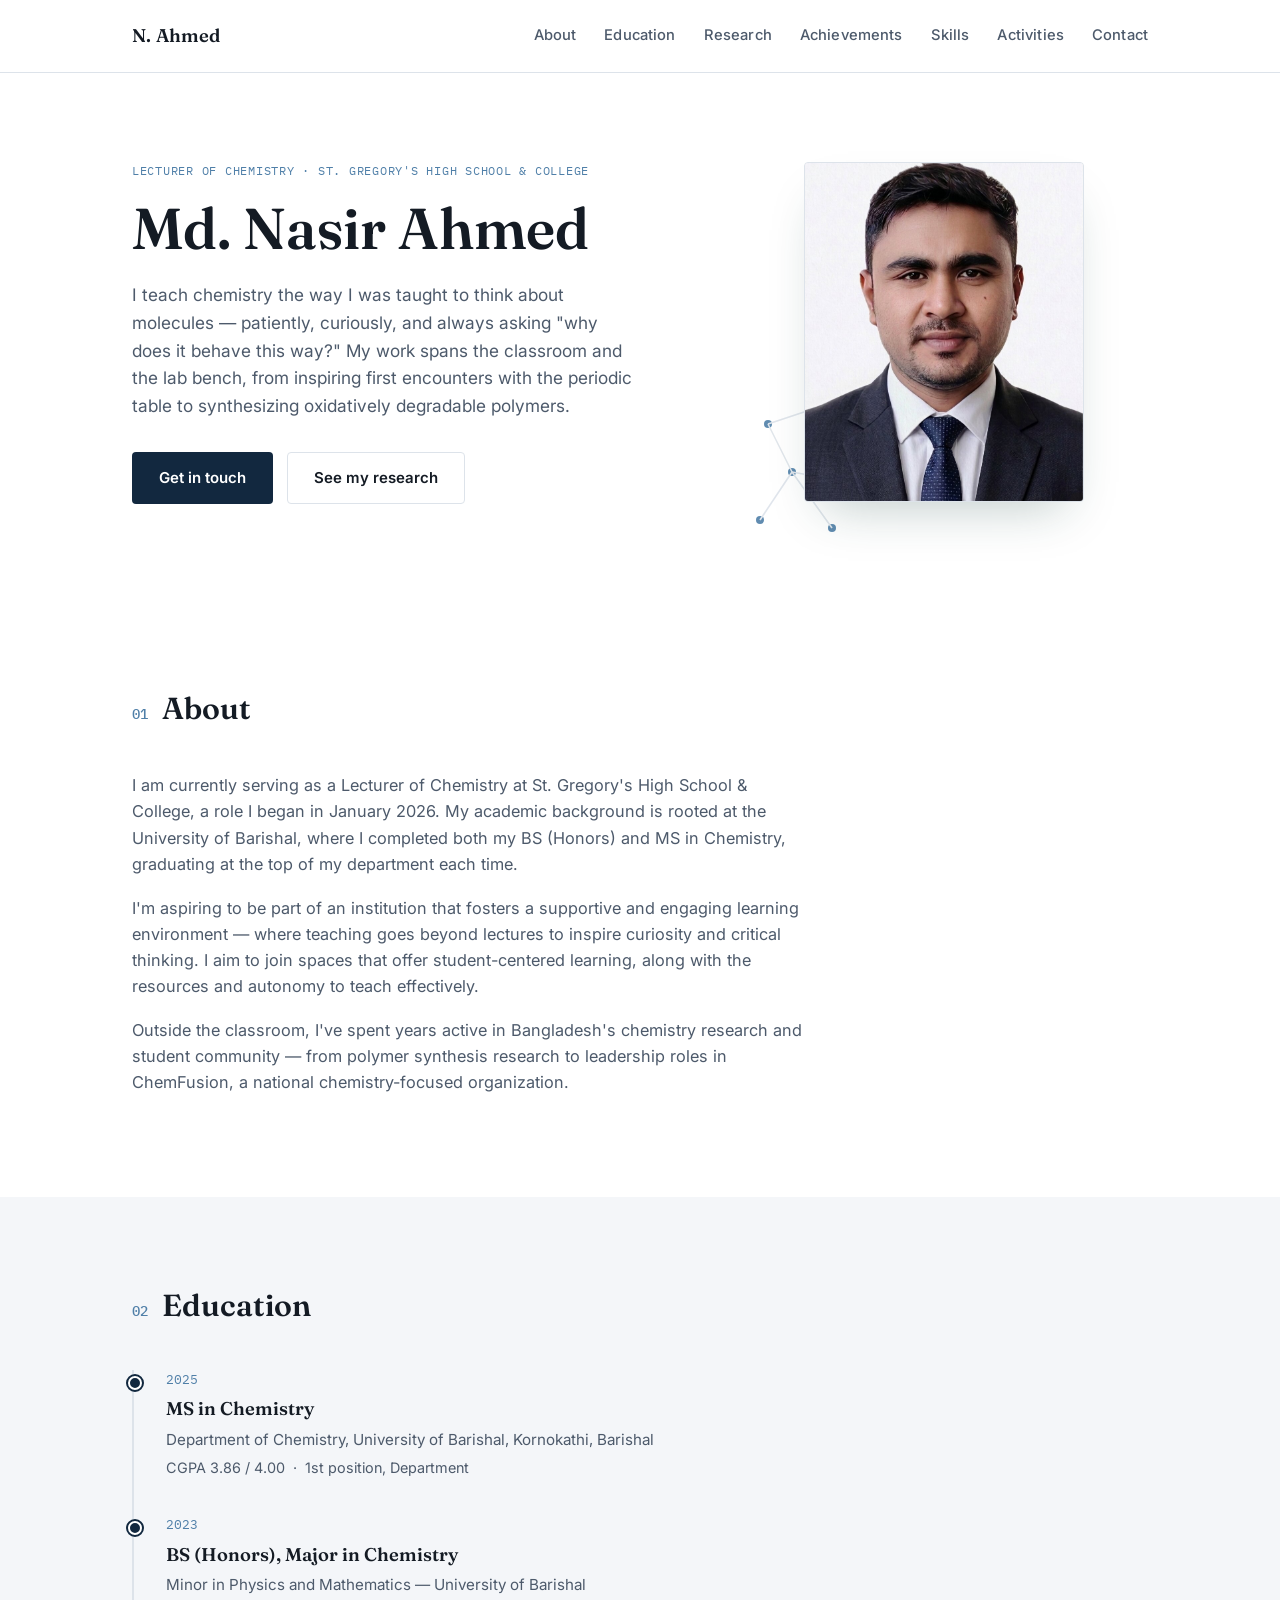
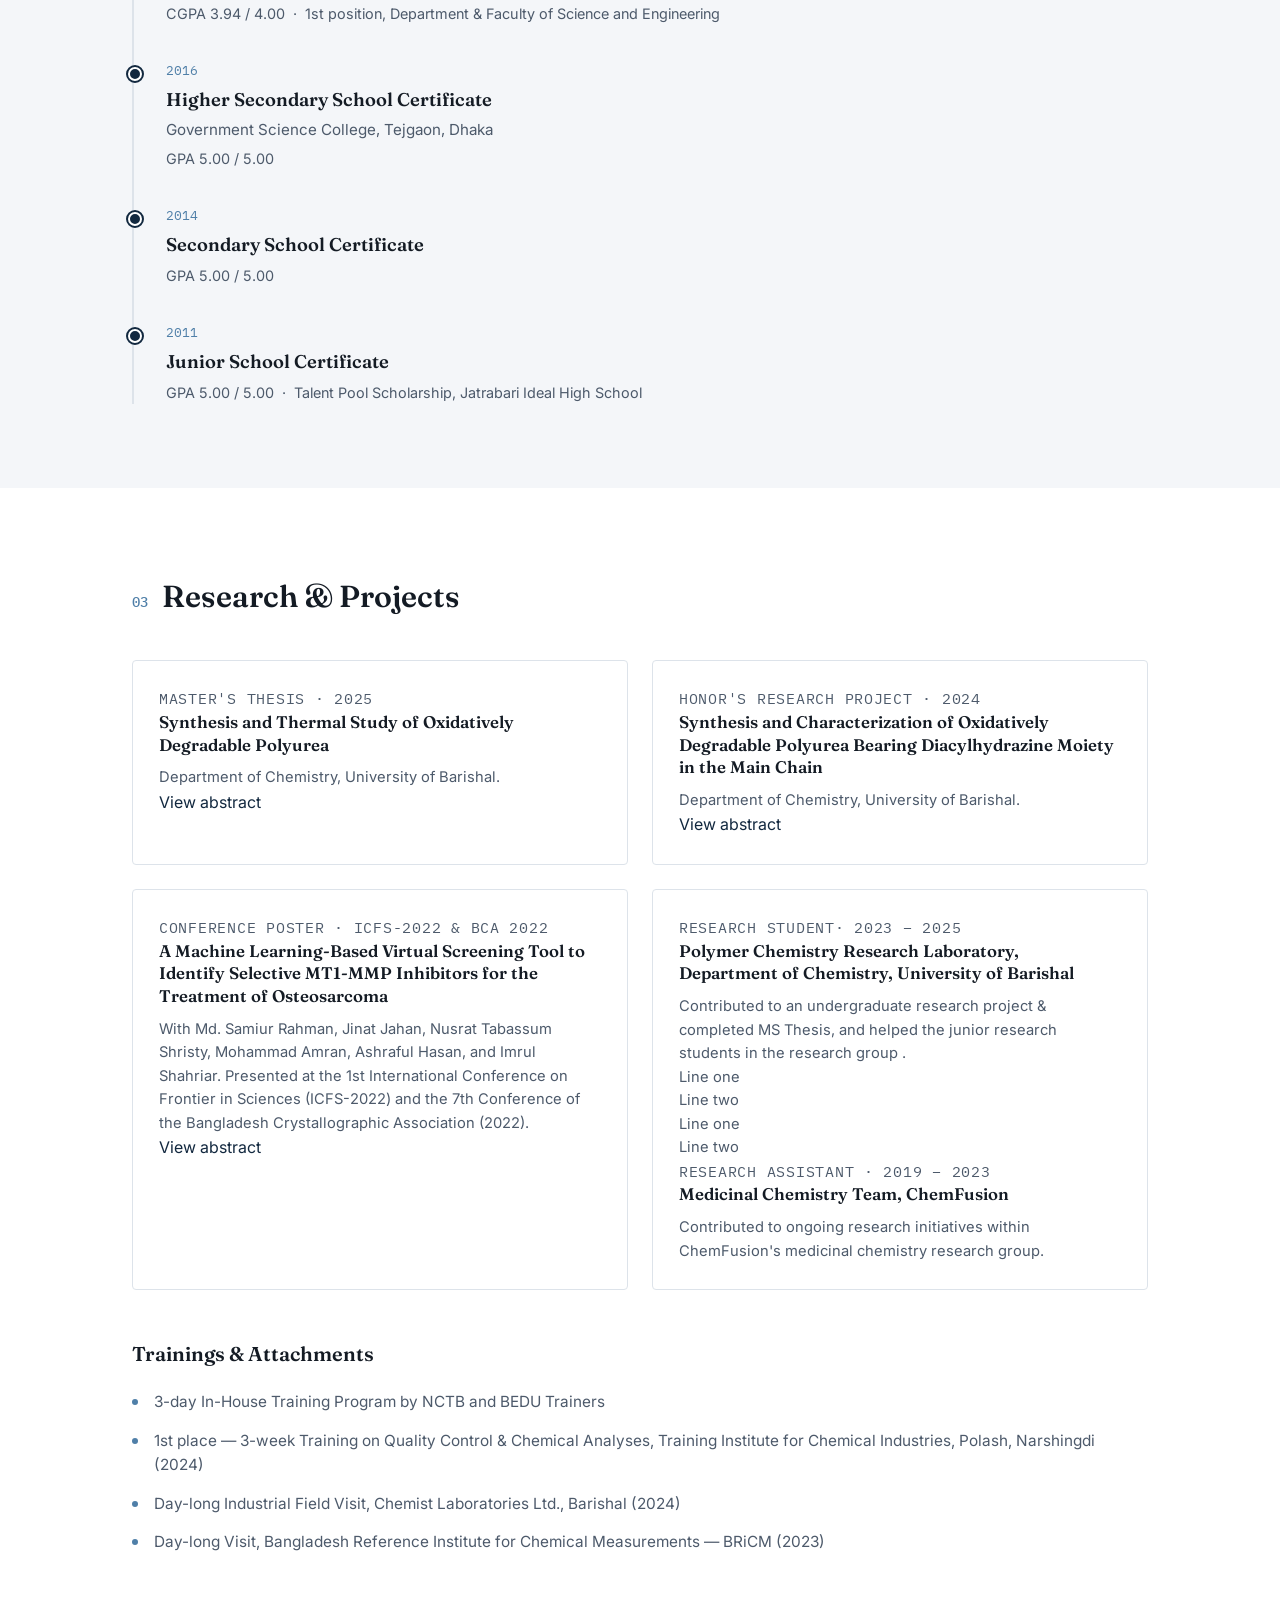
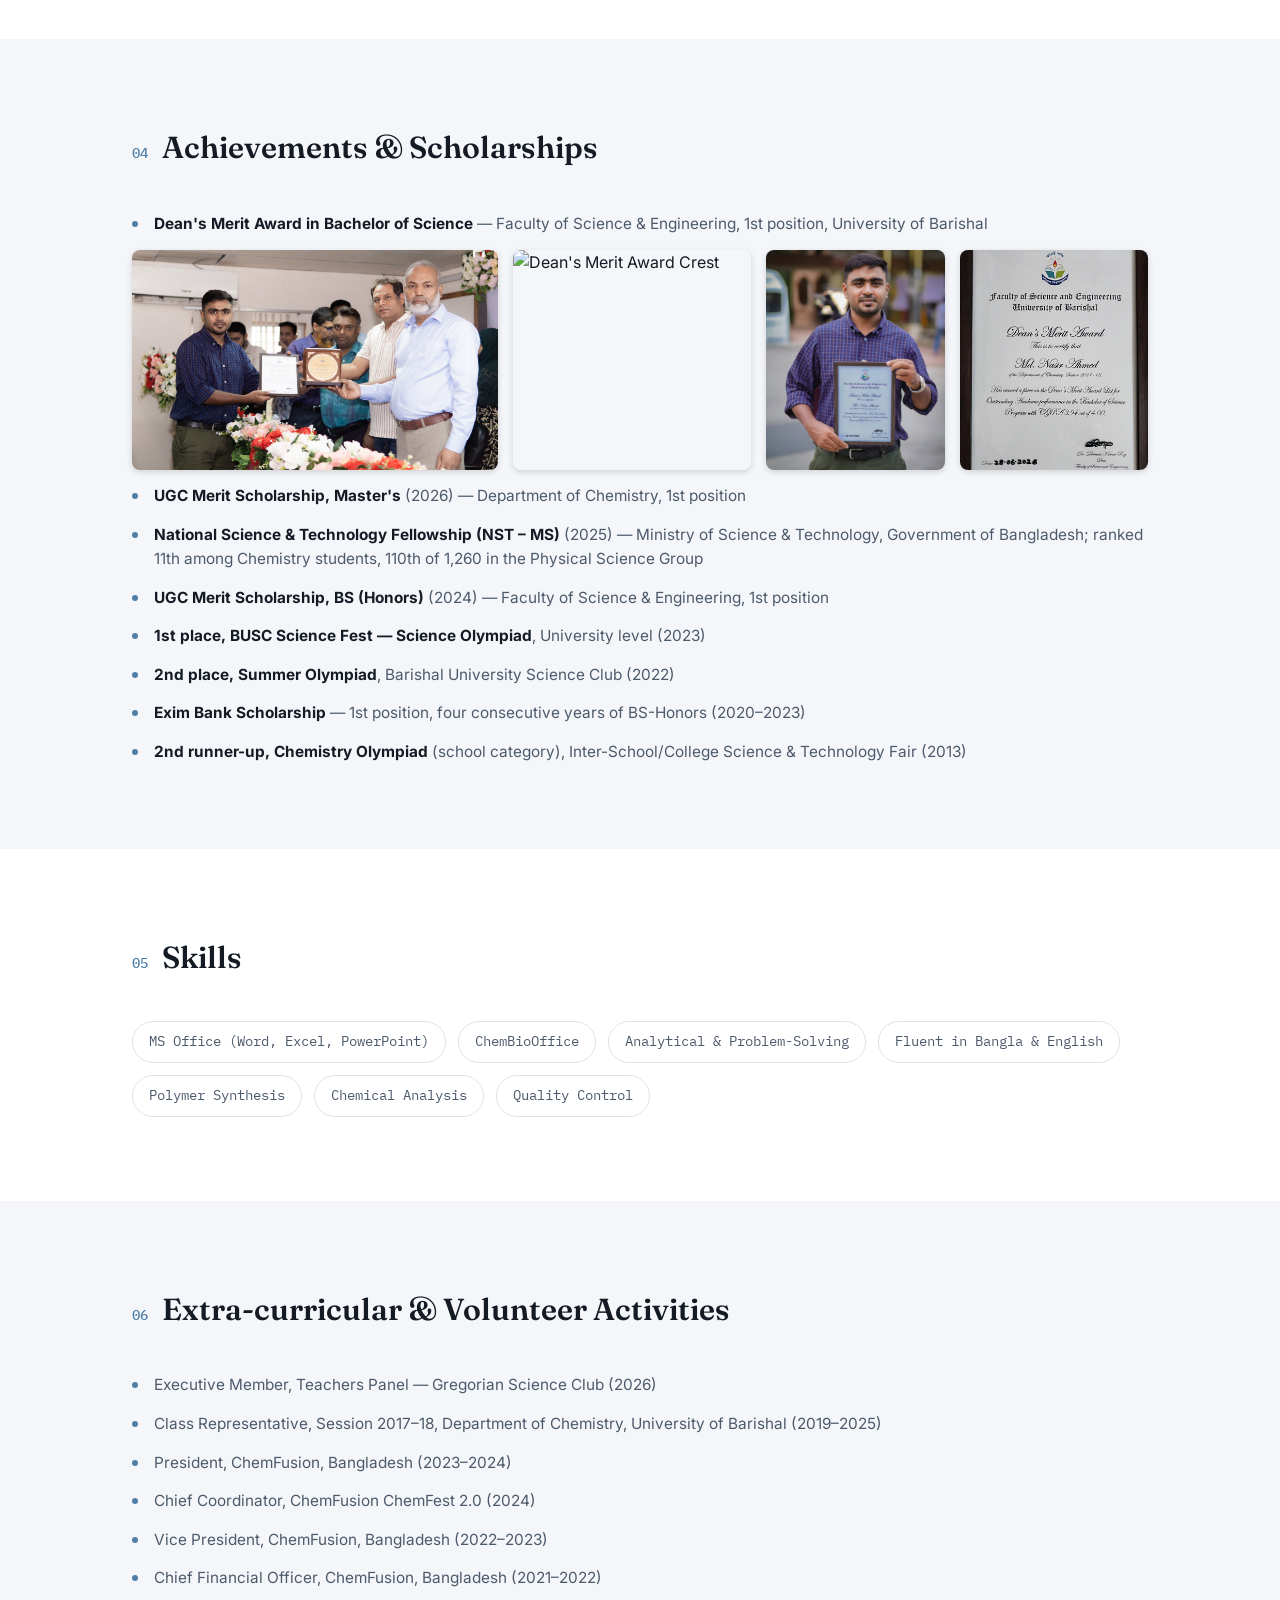
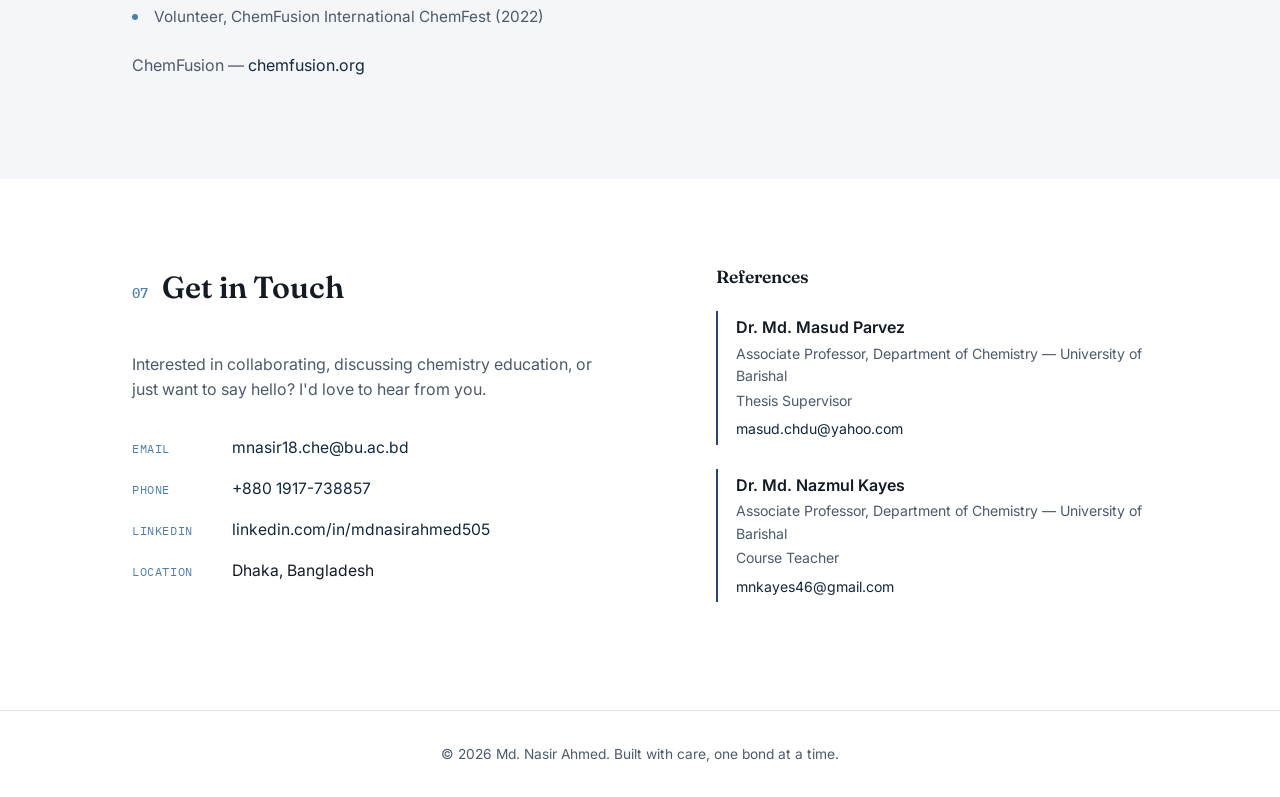
==== index.html @ 181adf80 "Update index.html" ====
<!DOCTYPE html>
<html lang="en">
<head>
<meta charset="UTF-8">
<meta name="viewport" content="width=device-width, initial-scale=1.0">
<title>Md. Nasir Ahmed — Chemistry Educator & Researcher</title>
<meta name="description" content="Personal website of Md. Nasir Ahmed, Lecturer of Chemistry at St. Gregory's High School & College.">
<link rel="preconnect" href="https://fonts.googleapis.com">
<link rel="preconnect" href="https://fonts.gstatic.com" crossorigin>
<link href="https://fonts.googleapis.com/css2?family=Fraunces:opsz,wght@9..144,400;9..144,500;9..144,600;9..144,700&family=Inter:wght@400;500;600;700&family=IBM+Plex+Mono:wght@400;500&display=swap" rel="stylesheet">
<link rel="stylesheet" href="style.css">
</head>
<body>

<!-- ============ NAV ============ -->
<header class="site-header">
  <div class="wrap header-inner">
    <a href="#top" class="brand">N. Ahmed</a>
    <nav class="site-nav">
      <a href="#about">About</a>
      <a href="#education">Education</a>
      <a href="#research">Research</a>
      <a href="#achievements">Achievements</a>
      <a href="#skills">Skills</a>
      <a href="#activities">Activities</a>
      <a href="#contact">Contact</a>
    </nav>
    <button class="nav-toggle" aria-label="Toggle menu" aria-expanded="false">
      <span></span><span></span><span></span>
    </button>
  </div>
</header>

<!-- ============ HERO ============ -->
<section id="top" class="hero">
  <div class="wrap hero-inner">
    <div class="hero-text">
      <p class="eyebrow">Lecturer of Chemistry · St. Gregory's High School & College</p>
      <h1>Md. Nasir Ahmed</h1>
      <p class="hero-lede">
        I teach chemistry the way I was taught to think about molecules — patiently,
        curiously, and always asking "why does it behave this way?" My work spans
        the classroom and the lab bench, from inspiring first encounters with the
        periodic table to synthesizing oxidatively degradable polymers.
      </p>
      <div class="hero-actions">
        <a href="#contact" class="btn btn-primary">Get in touch</a>
        <a href="#research" class="btn btn-ghost">See my research</a>
      </div>
    </div>

    <!-- ===== IMAGE / PHOTO SECTION ===== -->
    <div class="hero-photo">
      <div class="photo-frame">
        <!--
          ADD YOUR PHOTO HERE:
          1. Upload a square photo to the /images folder in your GitHub repo (e.g. images/profile.jpg)
          2. Replace the src below with "images/profile.jpg"
          3. Delete or keep the placeholder <div class="photo-placeholder"> as a fallback
        -->
        <img src="images/profile.jpg" alt="Portrait of Md. Nasir Ahmed" class="profile-photo"
             onerror="this.style.display='none'; this.nextElementSibling.style.display='flex';">
        <div class="photo-placeholder">
          <span>Add your photo<br>images/profile.jpg</span>
        </div>
      </div>
      <svg class="bond-motif" viewBox="0 0 200 200" aria-hidden="true">
        <circle cx="30" cy="40" r="5"></circle>
        <circle cx="90" cy="20" r="5"></circle>
        <circle cx="150" cy="55" r="5"></circle>
        <circle cx="60" cy="100" r="5"></circle>
        <circle cx="170" cy="120" r="5"></circle>
        <circle cx="20" cy="160" r="5"></circle>
        <circle cx="110" cy="170" r="5"></circle>
        <line x1="30" y1="40" x2="90" y2="20"></line>
        <line x1="90" y1="20" x2="150" y2="55"></line>
        <line x1="30" y1="40" x2="60" y2="100"></line>
        <line x1="60" y1="100" x2="170" y2="120"></line>
        <line x1="60" y1="100" x2="20" y2="160"></line>
        <line x1="60" y1="100" x2="110" y2="170"></line>
      </svg>
    </div>
  </div>
</section>

<!-- ============ ABOUT ============ -->
<section id="about" class="section">
  <div class="wrap about-grid">
    <h2 class="section-title"><span class="section-num">01</span> About</h2>
    <div class="about-body">
      <p>
        I am currently serving as a Lecturer of Chemistry at St. Gregory's High School
        & College, a role I began in January 2026. My academic background is rooted at
        the University of Barishal, where I completed both my BS (Honors) and MS in
        Chemistry, graduating at the top of my department each time.
      </p>
      <p>
        I'm aspiring to be part of an institution that fosters a supportive and
        engaging learning environment — where teaching goes beyond lectures to
        inspire curiosity and critical thinking. I aim to join spaces that offer
        student-centered learning, along with the resources and autonomy to teach
        effectively.
      </p>
      <p>
        Outside the classroom, I've spent years active in Bangladesh's chemistry
        research and student community — from polymer synthesis research to
        leadership roles in ChemFusion, a national chemistry-focused organization.
      </p>
    </div>
  </div>
</section>

<!-- ============ EDUCATION ============ -->
<section id="education" class="section section-tint">
  <div class="wrap">
    <h2 class="section-title"><span class="section-num">02</span> Education</h2>

    <div class="timeline">
      <div class="timeline-item">
        <div class="timeline-year">2025</div>
        <div class="timeline-content">
          <h3>MS in Chemistry</h3>
          <p class="timeline-org">Department of Chemistry, University of Barishal, Kornokathi, Barishal</p>
          <p class="timeline-detail">CGPA 3.86 / 4.00 &nbsp;·&nbsp; 1st position, Department</p>
        </div>
      </div>

      <div class="timeline-item">
        <div class="timeline-year">2023</div>
        <div class="timeline-content">
          <h3>BS (Honors), Major in Chemistry</h3>
          <p class="timeline-org">Minor in Physics and Mathematics — University of Barishal</p>
          <p class="timeline-detail">CGPA 3.94 / 4.00 &nbsp;·&nbsp; 1st position, Department & Faculty of Science and Engineering</p>
        </div>
      </div>

      <div class="timeline-item">
        <div class="timeline-year">2016</div>
        <div class="timeline-content">
          <h3>Higher Secondary School Certificate</h3>
          <p class="timeline-org">Government Science College, Tejgaon, Dhaka</p>
          <p class="timeline-detail">GPA 5.00 / 5.00</p>
        </div>
      </div>

      <div class="timeline-item">
        <div class="timeline-year">2014</div>
        <div class="timeline-content">
          <h3>Secondary School Certificate</h3>
          <p class="timeline-detail">GPA 5.00 / 5.00</p>
        </div>
      </div>

      <div class="timeline-item">
        <div class="timeline-year">2011</div>
        <div class="timeline-content">
          <h3>Junior School Certificate</h3>
          <p class="timeline-detail">GPA 5.00 / 5.00 &nbsp;·&nbsp; Talent Pool Scholarship, Jatrabari Ideal High School</p>
        </div>
      </div>
    </div>
  </div>
</section>

<!-- ============ RESEARCH ============ -->
<section id="research" class="section">
  <div class="wrap">
    <h2 class="section-title"><span class="section-num">03</span> Research & Projects</h2>

    <div class="card-grid">
      <article class="card">
        <p class="card-tag">Master's Thesis · 2025</p>
        <h3>Synthesis and Thermal Study of Oxidatively Degradable Polyurea</h3>
        <p>Department of Chemistry, University of Barishal.</p>
         <a href="/files/Thesis abstract.pdf" target="_blank" rel="noopener noreferrer">
    View abstract
  </a>
      </article>

      <article class="card">
        <p class="card-tag">Honor's Research Project · 2024</p>
        <h3>Synthesis and Characterization of Oxidatively Degradable Polyurea Bearing Diacylhydrazine Moiety in the Main Chain</h3>
        <p>Department of Chemistry, University of Barishal.</p>
        <a href="/files/Undergraduate project abstract.pdf" target="_blank" rel="noopener noreferrer">
    View abstract
  </a>
      </article>

      <article class="card">
        <p class="card-tag">Conference Poster · ICFS-2022 & BCA 2022</p>
        <h3>A Machine Learning-Based Virtual Screening Tool to Identify Selective MT1-MMP Inhibitors for the Treatment of Osteosarcoma</h3>
        <p>With Md. Samiur Rahman, Jinat Jahan, Nusrat Tabassum Shristy, Mohammad Amran,
           Ashraful Hasan, and Imrul Shahriar. Presented at the 1st International
           Conference on Frontier in Sciences (ICFS-2022) and the 7th Conference of
           the Bangladesh Crystallographic Association (2022).</p>
         <a href="/files/MMP-14 project abstract.pdf" target="_blank" rel="noopener noreferrer">
    View abstract
  </a>
      </article>

      <article class="card">
        <p class="card-tag">Research student· 2023 – 2025</p>
        <h3>Polymer Chemistry Research Laboratory, Department of Chemistry, University of Barishal</h3>
        <p>Contributed to an undergraduate research project & completed MS Thesis, and helped the junior research students in the research group .</p>
        <p>Line one<br>Line two</p>
        <p>Line one<br>Line two</p>


        <p class="card-tag">Research Assistant · 2019 – 2023</p>
        <h3>Medicinal Chemistry Team, ChemFusion</h3>
        <p>Contributed to ongoing research initiatives within ChemFusion's medicinal
           chemistry research group.</p>
      </article>
    </div>

    <h3 class="subheading">Trainings & Attachments</h3>
    <ul class="plain-list">
      <li>3-day In-House Training Program by NCTB and BEDU Trainers</li>
      <li>1st place — 3-week Training on Quality Control & Chemical Analyses, Training Institute for Chemical Industries, Polash, Narshingdi (2024)</li>
      <li>Day-long Industrial Field Visit, Chemist Laboratories Ltd., Barishal (2024)</li>
      <li>Day-long Visit, Bangladesh Reference Institute for Chemical Measurements — BRiCM (2023)</li>
    </ul>
  </div>
</section>

<!-- ============ ACHIEVEMENTS ============ -->
<section id="achievements" class="section section-tint">
  <div class="wrap">
    <h2 class="section-title"><span class="section-num">04</span> Achievements & Scholarships</h2>
    <ul class="achievement-list">
      <li><strong>Dean's Merit Award in Bachelor of Science</strong> — Faculty of Science & Engineering, 1st position, University of Barishal</li>
      <div class="gallery">
  <div class="gallery-item">
    <img src="images/Dean's Award Recieving.jpg" alt="Dean's Award Recieving">
  </div>

  <div class="gallery-item">
    <img src="images/With crest.jpg" alt="Dean's Merit Award Crest">
  </div>
  <div class="gallery-item">
    <img src="images/With certificate.jpg" alt="Dean's Merit Award Certificate">
  </div>
         <div class="gallery-item">
    <img src="images/Dean's Merit Award Certificate.jpg" alt="Dean's Merit Award Certificate">
  </div>
         
</div>
      
      <li><strong>UGC Merit Scholarship, Master's</strong> (2026) — Department of Chemistry, 1st position</li>
      <li><strong>National Science & Technology Fellowship (NST – MS)</strong> (2025) — Ministry of Science & Technology, Government of Bangladesh; ranked 11th among Chemistry students, 110th of 1,260 in the Physical Science Group</li>
      <li><strong>UGC Merit Scholarship, BS (Honors)</strong> (2024) — Faculty of Science & Engineering, 1st position</li>
      <li><strong>1st place, BUSC Science Fest — Science Olympiad</strong>, University level (2023)</li>
      <li><strong>2nd place, Summer Olympiad</strong>, Barishal University Science Club (2022)</li>
      <li><strong>Exim Bank Scholarship</strong> — 1st position, four consecutive years of BS-Honors (2020–2023)</li>
      <li><strong>2nd runner-up, Chemistry Olympiad</strong> (school category), Inter-School/College Science & Technology Fair (2013)</li>
    </ul>
  </div>
</section>


<!-- ============ SKILLS ============ -->
<section id="skills" class="section">
  <div class="wrap skills-grid">
    <h2 class="section-title"><span class="section-num">05</span> Skills</h2>
    <div class="skills-tags">
      <span class="tag">MS Office (Word, Excel, PowerPoint)</span>
      <span class="tag">ChemBioOffice</span>
      <span class="tag">Analytical & Problem-Solving</span>
      <span class="tag">Fluent in Bangla & English</span>
      <span class="tag">Polymer Synthesis</span>
      <span class="tag">Chemical Analysis</span>
      <span class="tag">Quality Control</span>
    </div>
  </div>
</section>

<!-- ============ ACTIVITIES ============ -->
<section id="activities" class="section section-tint">
  <div class="wrap">
    <h2 class="section-title"><span class="section-num">06</span> Extra-curricular & Volunteer Activities</h2>
    <ul class="plain-list">
      <li>Executive Member, Teachers Panel — Gregorian Science Club (2026)</li>
      <li>Class Representative, Session 2017–18, Department of Chemistry, University of Barishal (2019–2025)</li>
      <li>President, ChemFusion, Bangladesh (2023–2024)</li>
      <li>Chief Coordinator, ChemFusion ChemFest 2.0 (2024)</li>
      <li>Vice President, ChemFusion, Bangladesh (2022–2023)</li>
      <li>Chief Financial Officer, ChemFusion, Bangladesh (2021–2022)</li>
      <li>Volunteer, ChemFusion International ChemFest (2022)</li>
    </ul>
    <p class="org-link">ChemFusion — <a href="https://chemfusion.org/" target="_blank" rel="noopener">chemfusion.org</a></p>
  </div>
</section>

<!-- ============ CONTACT ============ -->
<section id="contact" class="section contact-section">
  <div class="wrap contact-grid">
    <div>
      <h2 class="section-title"><span class="section-num">07</span> Get in Touch</h2>
      <p class="contact-lede">
        Interested in collaborating, discussing chemistry education, or just want
        to say hello? I'd love to hear from you.
      </p>
      <ul class="contact-list">
        <li><span class="contact-label">Email</span><a href="mailto:mnasir18.che@bu.ac.bd">mnasir18.che@bu.ac.bd</a></li>
        <li><span class="contact-label">Phone</span><a href="tel:+8801917738857">+880 1917-738857</a></li>
        <li><span class="contact-label">LinkedIn</span><a href="https://linkedin.com/in/mdnasirahmed505" target="_blank" rel="noopener">linkedin.com/in/mdnasirahmed505</a></li>
        <li><span class="contact-label">Location</span><span>Dhaka, Bangladesh</span></li>
      </ul>
    </div>

    <div class="references">
      <h3>References</h3>
      <div class="reference-card">
        <p class="ref-name">Dr. Md. Masud Parvez</p>
        <p class="ref-title">Associate Professor, Department of Chemistry — University of Barishal</p>
        <p class="ref-title">Thesis Supervisor</p>
        <p class="ref-contact"><a href="mailto:masud.chdu@yahoo.com">masud.chdu@yahoo.com</a></p>
      </div>
      <div class="reference-card">
        <p class="ref-name">Dr. Md. Nazmul Kayes</p>
        <p class="ref-title">Associate Professor, Department of Chemistry — University of Barishal</p>
        <p class="ref-title">Course Teacher</p>
        <p class="ref-contact"><a href="mailto:mnkayes46@gmail.com">mnkayes46@gmail.com</a></p>
      </div>
    </div>
  </div>
</section>

<footer class="site-footer">
  <div class="wrap footer-inner">
    <p>&copy; <span id="year"></span> Md. Nasir Ahmed. Built with care, one bond at a time.</p>
  </div>
</footer>

<script>
  document.getElementById('year').textContent = new Date().getFullYear();

  const toggle = document.querySelector('.nav-toggle');
  const nav = document.querySelector('.site-nav');
  toggle.addEventListener('click', () => {
    const open = nav.classList.toggle('open');
    toggle.setAttribute('aria-expanded', open);
  });
  document.querySelectorAll('.site-nav a').forEach(link => {
    link.addEventListener('click', () => nav.classList.remove('open'));
  });
</script>

</body>
</html>
---- style.css ----
/* =========================================================
   Md. Nasir Ahmed — Personal Site
   Palette: white ground, deep chemistry-teal, warm brass accent
   ========================================================= */
* {
  box-sizing: border-box;
}

img {
  max-width: 100%;
  height: auto;
}
:root {
  --paper: #ffffff;
  --tint: #f4f6f9;
  --ink: #141b24;
  --ink-soft: #4d5a6b;
  --teal: #24466f;
  --teal-deep: #12283f;
  --brass: #4f7fa8;
  --line: #dde3ea;
  --radius: 4px;

  --font-display: "Fraunces", Georgia, serif;
  --font-body: "Inter", -apple-system, BlinkMacSystemFont, sans-serif;
  --font-mono: "IBM Plex Mono", ui-monospace, monospace;
}

* { box-sizing: border-box; }

html { scroll-behavior: smooth; }

body {
  margin: 0;
  background: var(--paper);
  color: var(--ink);
  font-family: var(--font-body);
  line-height: 1.6;
  -webkit-font-smoothing: antialiased;
}

.wrap {
  max-width: 1080px;
  margin: 0 auto;
  padding: 0 32px;
}

a { color: var(--teal-deep); text-decoration: none; }
a:hover { text-decoration: underline; }

h1, h2, h3 { font-family: var(--font-display); font-weight: 600; margin: 0; color: var(--ink); }

/* ---------- Header ---------- */
.site-header {
  position: sticky;
  top: 0;
  z-index: 50;
  background: rgba(255,255,255,0.9);
  backdrop-filter: blur(8px);
  border-bottom: 1px solid var(--line);
}

.header-inner {
  display: flex;
  align-items: center;
  justify-content: space-between;
  height: 72px;
}

.brand {
  font-family: var(--font-display);
  font-weight: 600;
  font-size: 1.15rem;
  color: var(--ink);
  letter-spacing: 0.01em;
}
.brand:hover { text-decoration: none; color: var(--teal-deep); }

.site-nav { display: flex; gap: 28px; }
.site-nav a {
  color: var(--ink-soft);
  font-size: 0.92rem;
  font-weight: 500;
  letter-spacing: 0.01em;
}
.site-nav a:hover { color: var(--teal-deep); text-decoration: none; }

.nav-toggle {
  display: none;
  flex-direction: column;
  justify-content: center;
  gap: 5px;
  width: 32px; height: 32px;
  background: none; border: none; cursor: pointer;
}
.nav-toggle span { display: block; height: 2px; width: 100%; background: var(--ink); }

/* ---------- Hero ---------- */
.hero { padding: 88px 0 96px; }

.hero-inner {
  display: grid;
  grid-template-columns: 1.15fr 0.85fr;
  gap: 56px;
  align-items: center;
}

.eyebrow {
  font-family: var(--font-mono);
  font-size: 0.78rem;
  letter-spacing: 0.06em;
  text-transform: uppercase;
  color: var(--brass);
  margin: 0 0 18px;
}

.hero h1 {
  font-size: clamp(2.6rem, 5vw, 3.6rem);
  line-height: 1.05;
  margin-bottom: 22px;
}

.hero-lede {
  font-size: 1.08rem;
  color: var(--ink-soft);
  max-width: 46ch;
  margin: 0 0 32px;
}

.hero-actions { display: flex; gap: 14px; }

.btn {
  display: inline-block;
  padding: 13px 26px;
  border-radius: var(--radius);
  font-weight: 600;
  font-size: 0.94rem;
  border: 1.5px solid transparent;
}
.btn:hover { text-decoration: none; }
.btn-primary { background: var(--teal-deep); color: #fff; }
.btn-primary:hover { background: var(--teal); }
.btn-ghost { border-color: var(--line); color: var(--ink); }
.btn-ghost:hover { border-color: var(--teal-deep); color: var(--teal-deep); }

/* ---------- Hero photo / image section ---------- */
.hero-photo { position: relative; justify-self: center; }

.photo-frame {
  width: 280px;
  height: 340px;
  border-radius: var(--radius);
  overflow: hidden;
  position: relative;
  background: var(--tint);
  border: 1px solid var(--line);
  box-shadow: 0 24px 48px -20px rgba(20, 63, 57, 0.28);
}

.profile-photo {
  width: 100%;
  height: 100%;
  object-fit: cover;
  display: block;
}

.photo-placeholder {
  display: none;
  position: absolute;
  inset: 0;
  align-items: center;
  justify-content: center;
  text-align: center;
  padding: 24px;
  font-family: var(--font-mono);
  font-size: 0.8rem;
  color: var(--ink-soft);
  background: var(--tint);
}

.bond-motif {
  position: absolute;
  width: 160px;
  height: 160px;
  bottom: -50px;
  left: -60px;
  z-index: -1;
  opacity: 0.9;
}
.bond-motif circle { fill: var(--brass); }
.bond-motif line { stroke: var(--line); stroke-width: 2; }

/* ---------- Sections ---------- */
.section { padding: 84px 0; }
.section-tint { background: var(--tint); }

.section-title {
  display: flex;
  align-items: baseline;
  gap: 14px;
  font-size: 1.9rem;
  margin-bottom: 40px;
}

.section-num {
  font-family: var(--font-mono);
  font-size: 0.85rem;
  color: var(--brass);
  font-weight: 500;
}

.subheading {
  font-family: var(--font-display);
  font-size: 1.25rem;
  margin: 48px 0 20px;
}

/* ---------- About ---------- */
.about-body p {
  color: var(--ink-soft);
  max-width: 68ch;
  margin: 0 0 18px;
  font-size: 1.02rem;
}

/* ---------- Timeline ---------- */
.timeline {
  border-left: 2px solid var(--line);
  padding-left: 32px;
  display: flex;
  flex-direction: column;
  gap: 36px;
}

.timeline-item { position: relative; }
.timeline-item::before {
  content: "";
  position: absolute;
  left: -38px;
  top: 6px;
  width: 10px;
  height: 10px;
  border-radius: 50%;
  background: var(--teal-deep);
  border: 2px solid var(--paper);
  outline: 2px solid var(--teal-deep);
}

.timeline-year {
  font-family: var(--font-mono);
  font-size: 0.8rem;
  color: var(--brass);
  margin-bottom: 4px;
}

.timeline-content h3 { font-size: 1.15rem; margin-bottom: 4px; }
.timeline-org { color: var(--ink-soft); margin: 0 0 4px; font-size: 0.95rem; }
.timeline-detail { color: var(--ink-soft); margin: 0; font-size: 0.9rem; }

/* ---------- Card grid (research) ---------- */
.card-grid {
  display: grid;
  grid-template-columns: repeat(2, 1fr);
  gap: 24px;
  margin-bottom: 12px;
}

.card {
  border: 1px solid var(--line);
  border-radius: var(--radius);
  padding: 26px;
  background: var(--paper);
  transition: border-color 0.15s ease, transform 0.15s ease;
}
.card:hover { border-color: var(--teal); transform: translateY(-2px); }

.card-tag {
  font-family: var(--font-mono);
  font-size: 0.74rem;
  text-transform: uppercase;
  letter-spacing: 0.05em;
  color: var(--teal);
  margin: 0 0 10px;
}

.card h3 { font-size: 1.05rem; line-height: 1.35; margin-bottom: 10px; }
.card p { color: var(--ink-soft); font-size: 0.92rem; margin: 0; }

/* ---------- Plain lists ---------- */
.plain-list, .achievement-list {
  list-style: none;
  padding: 0;
  margin: 0;
  display: flex;
  flex-direction: column;
  gap: 14px;
}

.plain-list li, .achievement-list li {
  padding-left: 22px;
  position: relative;
  color: var(--ink-soft);
  font-size: 0.96rem;
}
.plain-list li::before, .achievement-list li::before {
  content: "";
  position: absolute;
  left: 0;
  top: 9px;
  width: 6px;
  height: 6px;
  background: var(--brass);
  border-radius: 50%;
}
.achievement-list strong { color: var(--ink); }

.org-link { margin-top: 24px; color: var(--ink-soft); }

/* ---------- Skills ---------- */
.skills-tags { display: flex; flex-wrap: wrap; gap: 12px; }
.tag {
  font-family: var(--font-mono);
  font-size: 0.85rem;
  padding: 9px 16px;
  border: 1px solid var(--line);
  border-radius: 999px;
  color: var(--ink-soft);
  background: var(--paper);
}

/* ---------- Contact ---------- */
.contact-grid {
  display: grid;
  grid-template-columns: 1.1fr 0.9fr;
  gap: 56px;
}

.contact-lede {
  color: var(--ink-soft);
  max-width: 46ch;
  margin: 0 0 32px;
}

.contact-list { list-style: none; padding: 0; margin: 0; display: flex; flex-direction: column; gap: 16px; }
.contact-list li { display: flex; gap: 16px; align-items: baseline; font-size: 0.98rem; }
.contact-label {
  font-family: var(--font-mono);
  font-size: 0.75rem;
  text-transform: uppercase;
  letter-spacing: 0.05em;
  color: var(--brass);
  width: 84px;
  flex-shrink: 0;
}

.references h3 { font-size: 1.1rem; margin-bottom: 20px; }
.reference-card {
  border-left: 2px solid var(--teal);
  padding: 4px 0 4px 18px;
  margin-bottom: 24px;
}
.ref-name { font-weight: 600; margin: 0 0 2px; }
.ref-title { color: var(--ink-soft); font-size: 0.88rem; margin: 0 0 2px; }
.ref-contact { font-size: 0.88rem; margin: 6px 0 0; }

/* ---------- Footer ---------- */
.site-footer { border-top: 1px solid var(--line); padding: 32px 0; }
.footer-inner p { margin: 0; color: var(--ink-soft); font-size: 0.86rem; text-align: center; }

/* ---------- Responsive ---------- */
@media (max-width: 860px) {
  .hero-inner { grid-template-columns: 1fr; }
  .hero-photo { justify-self: start; order: -1; }
  .card-grid { grid-template-columns: 1fr; }
  .contact-grid { grid-template-columns: 1fr; }
  .site-nav {
    display: none;
    position: absolute;
    top: 72px; left: 0; right: 0;
    background: var(--paper);
    flex-direction: column;
    padding: 20px 32px;
    border-bottom: 1px solid var(--line);
  }
  .site-nav.open { display: flex; }
  .nav-toggle { display: flex; }
}

@media (max-width: 600px) {
  .wrap { padding: 0 20px; }
  .photo-frame { width: 100%; max-width: 250px; height: 220px; }
}

.gallery {
  display: flex;
  flex-wrap: wrap;
  gap: 15px;
  width: 100%;
}

.gallery-item {
  flex-grow: 1;
  height: 220px;
  border-radius: 8px;
  overflow: hidden;
  box-shadow: 0 2px 6px rgba(0,0,0,0.15);
}

.gallery-item img {
  height: 100%;
  width: 100%;
  object-fit: cover;   /* needed since flex-grow stretches the box wider than the image's natural ratio */
  display: block;
}

html, body {
  margin: 0;
  padding: 0;
  overflow-x: hidden;
}

/* Respect reduced motion */
@media (prefers-reduced-motion: reduce) {
  html { scroll-behavior: auto; }
  .card { transition: none; }
}
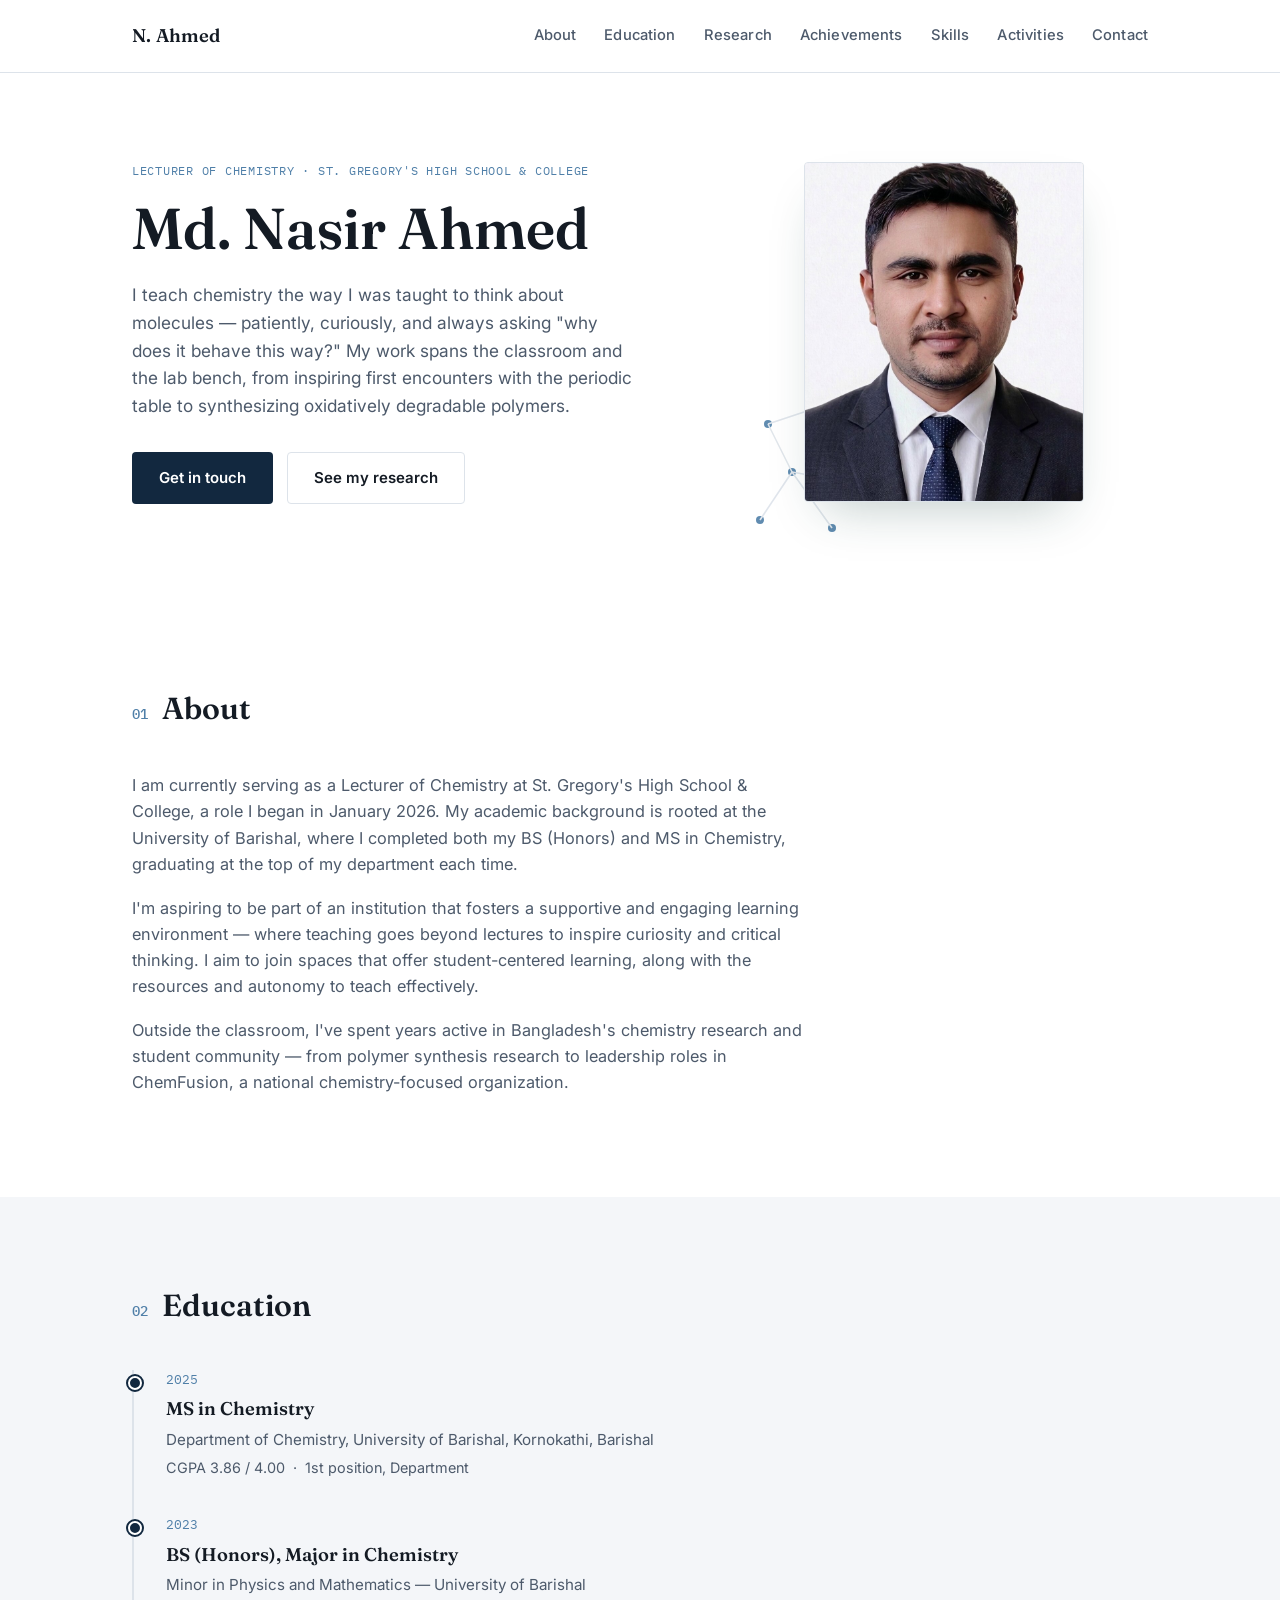
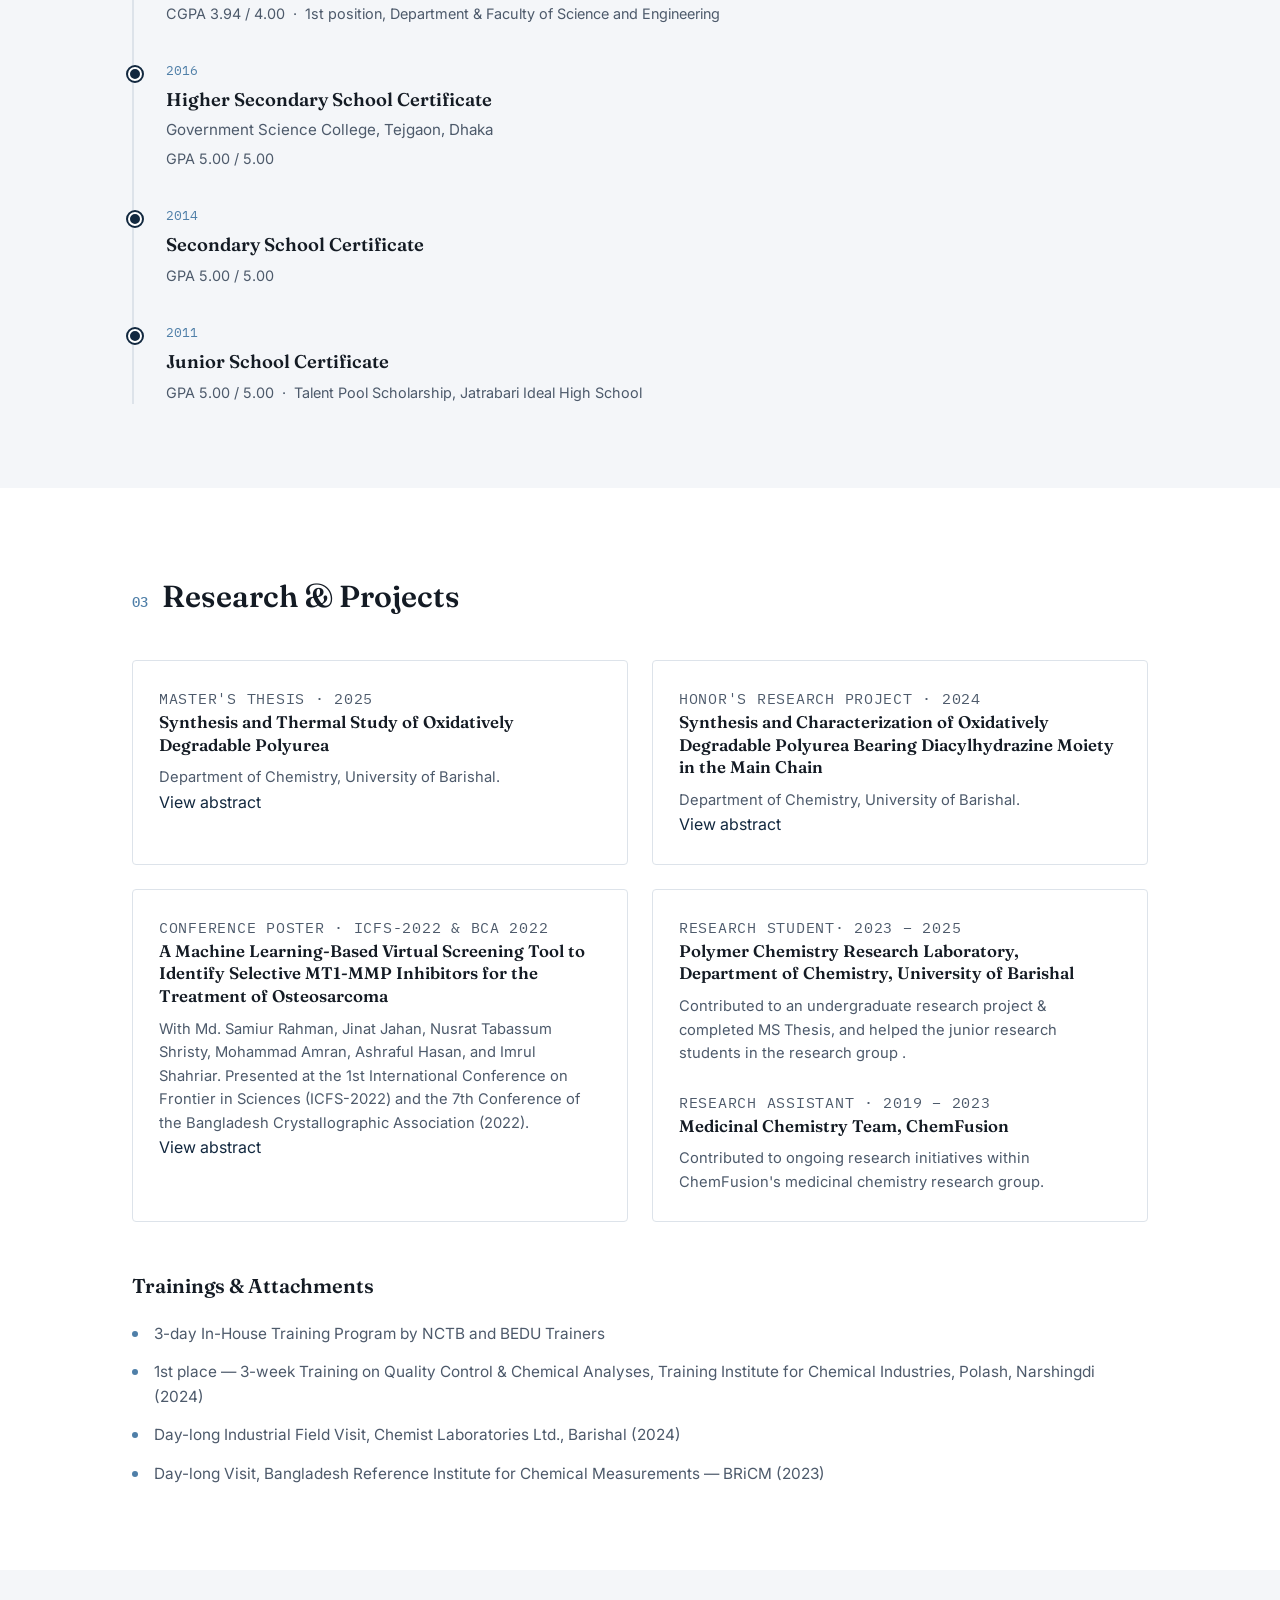
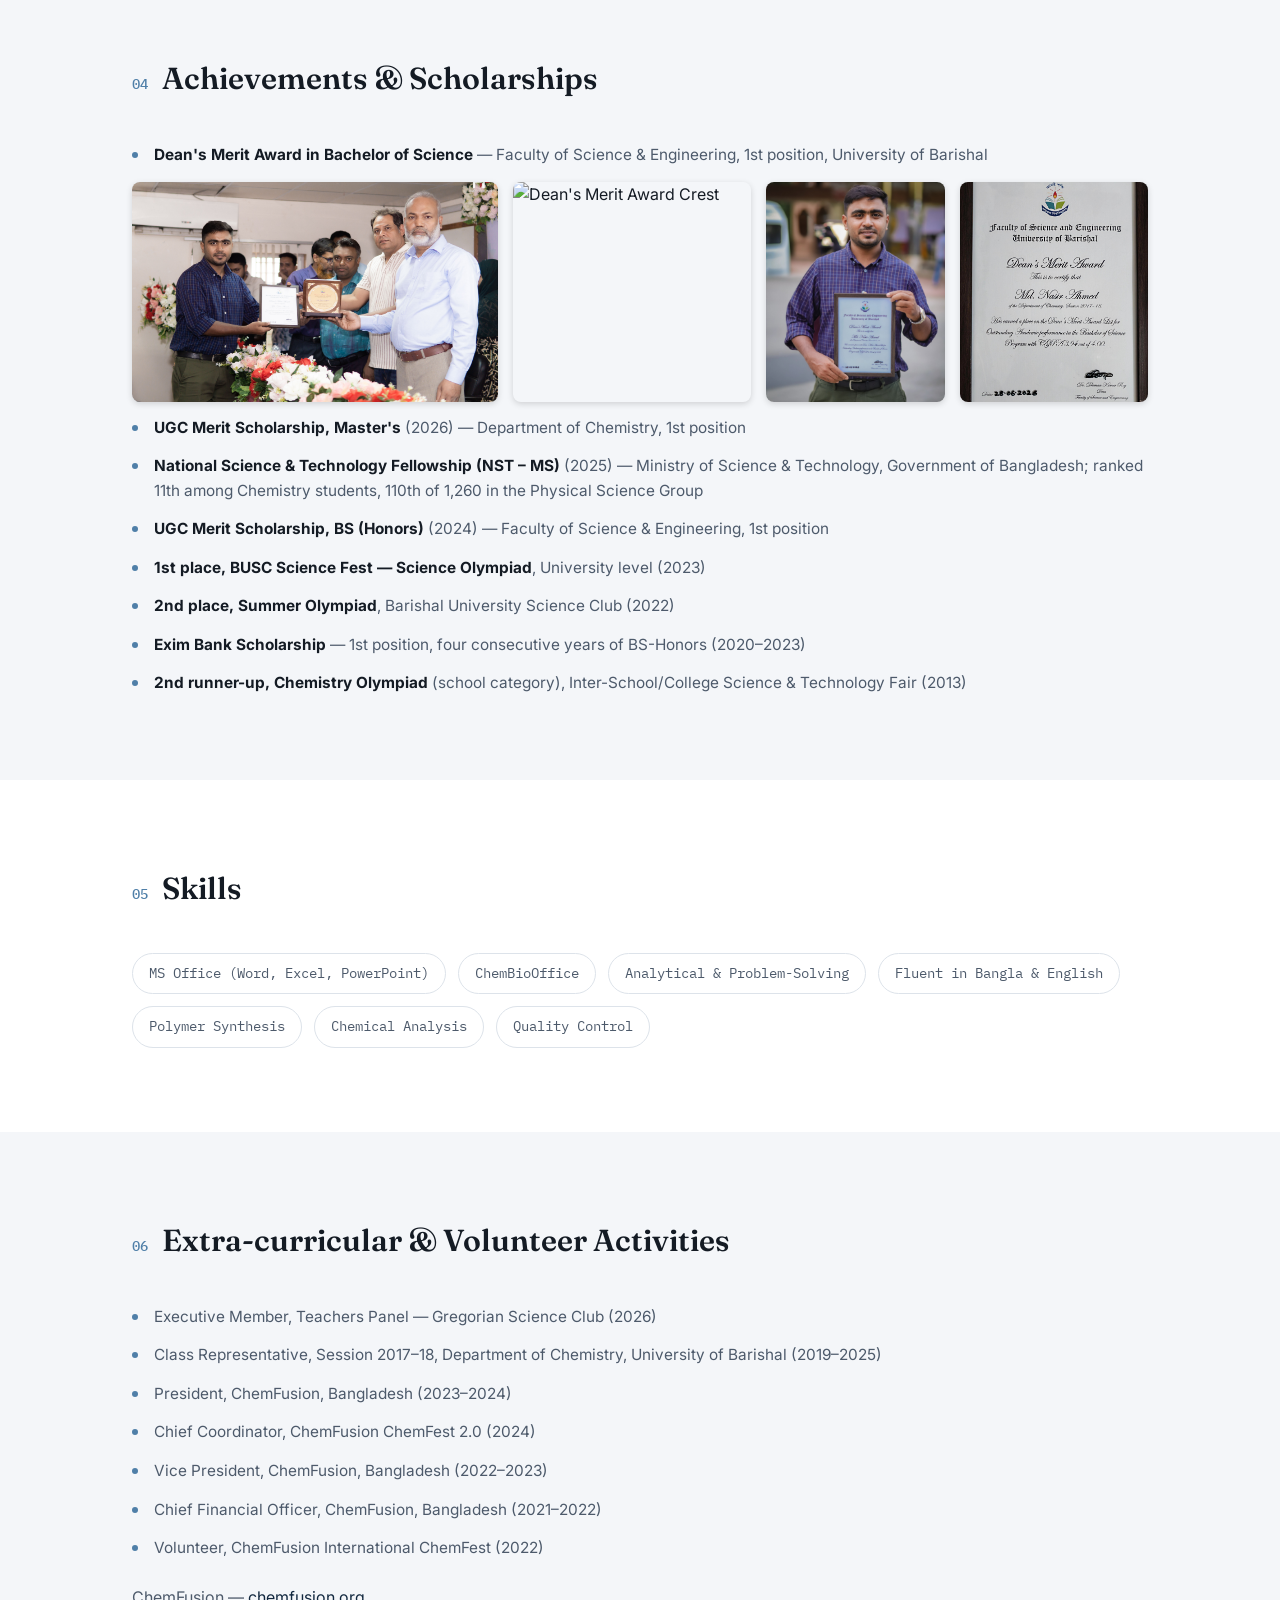
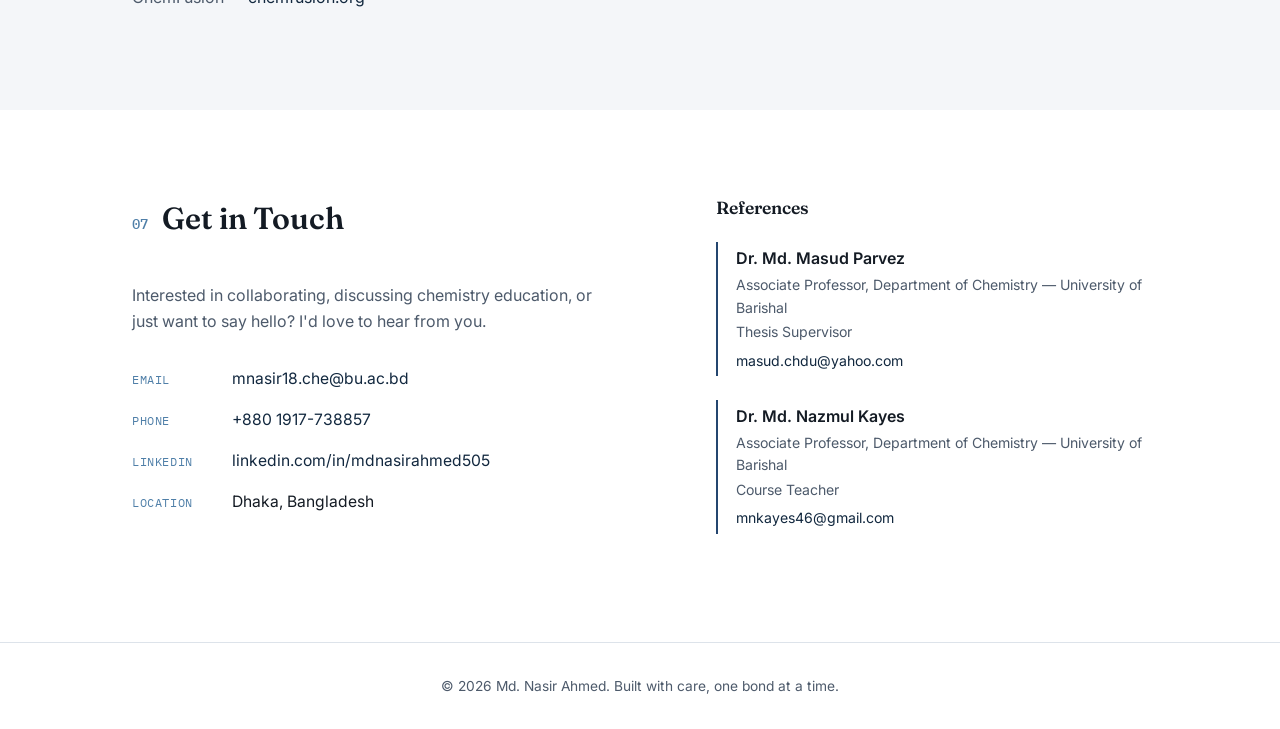
==== commit eba464d6: "Update index.html" ====
--- a/index.html
+++ b/index.html
@@ -202,9 +202,7 @@
         <p class="card-tag">Research student· 2023 – 2025</p>
         <h3>Polymer Chemistry Research Laboratory, Department of Chemistry, University of Barishal</h3>
         <p>Contributed to an undergraduate research project & completed MS Thesis, and helped the junior research students in the research group .</p>
-        <p>Line one<br>Line two</p>
-        <p>Line one<br>Line two</p>
-
+       <br>
 
         <p class="card-tag">Research Assistant · 2019 – 2023</p>
         <h3>Medicinal Chemistry Team, ChemFusion</h3>
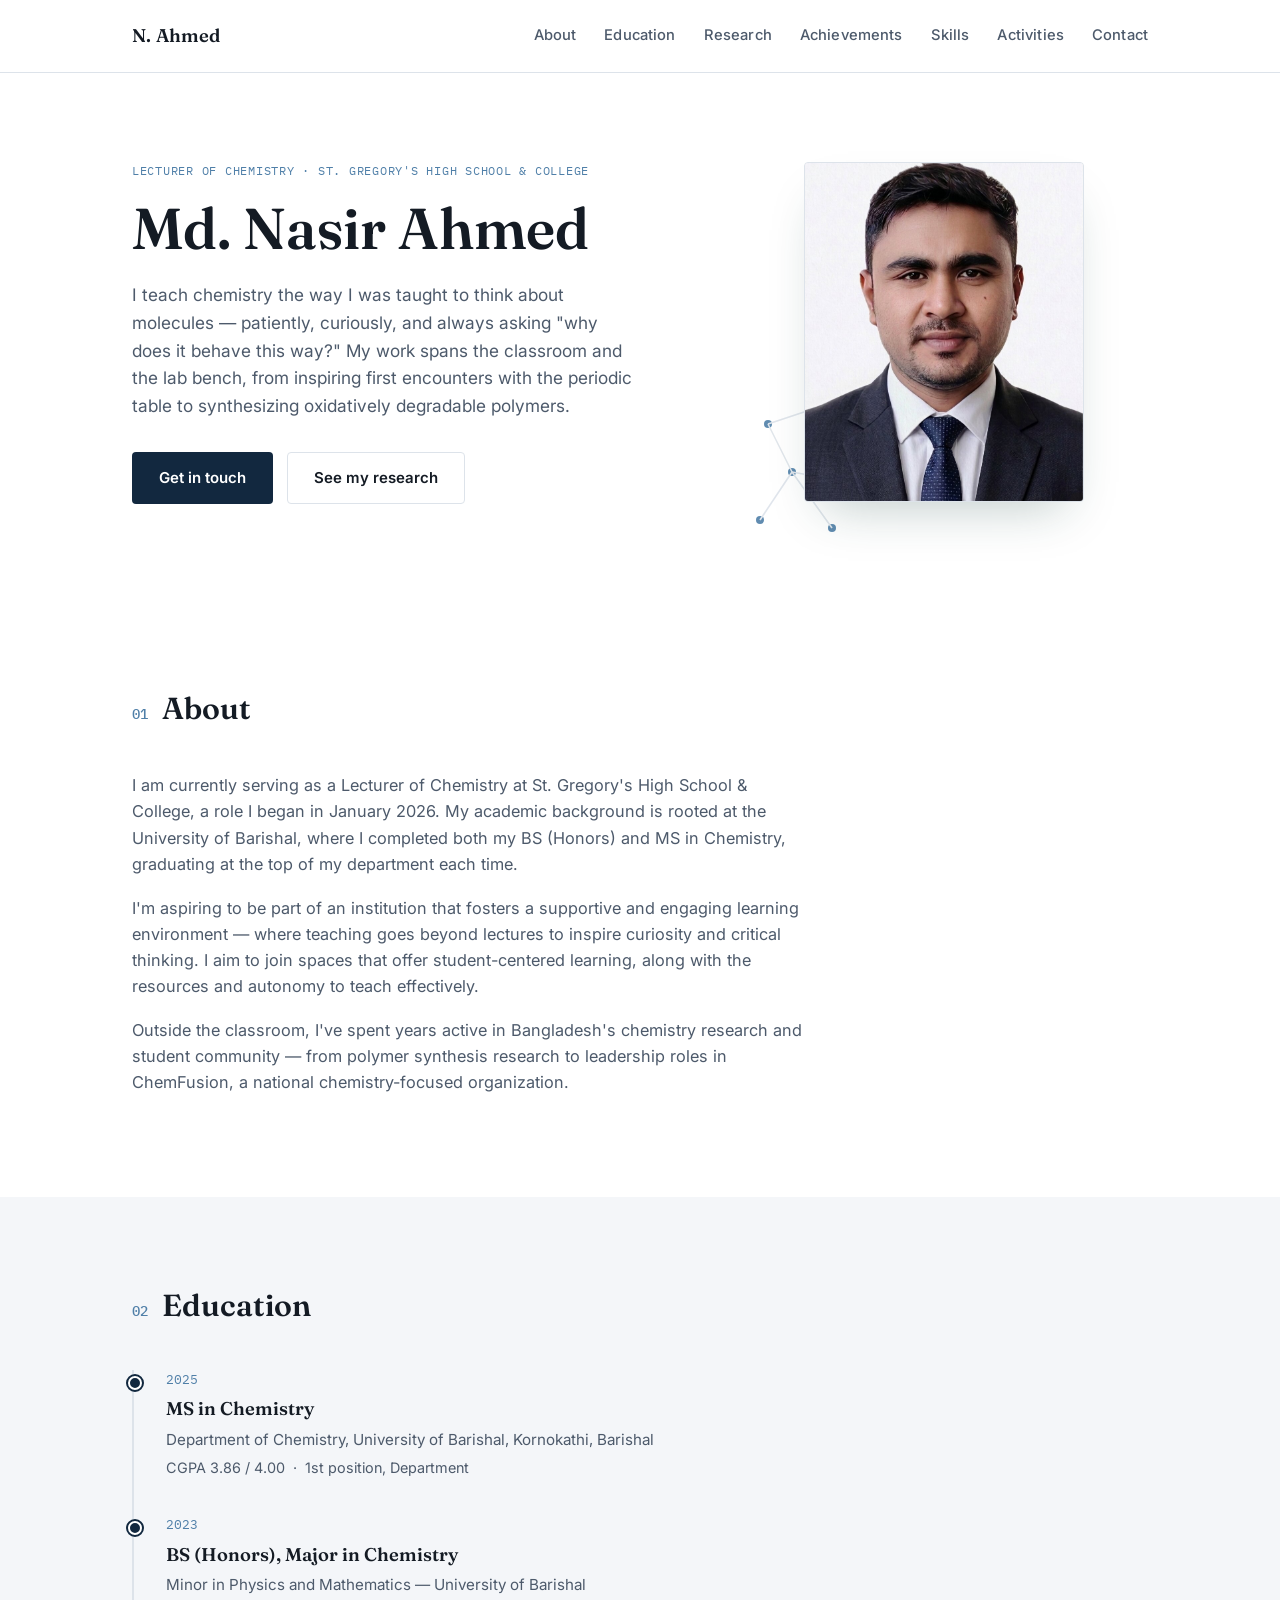
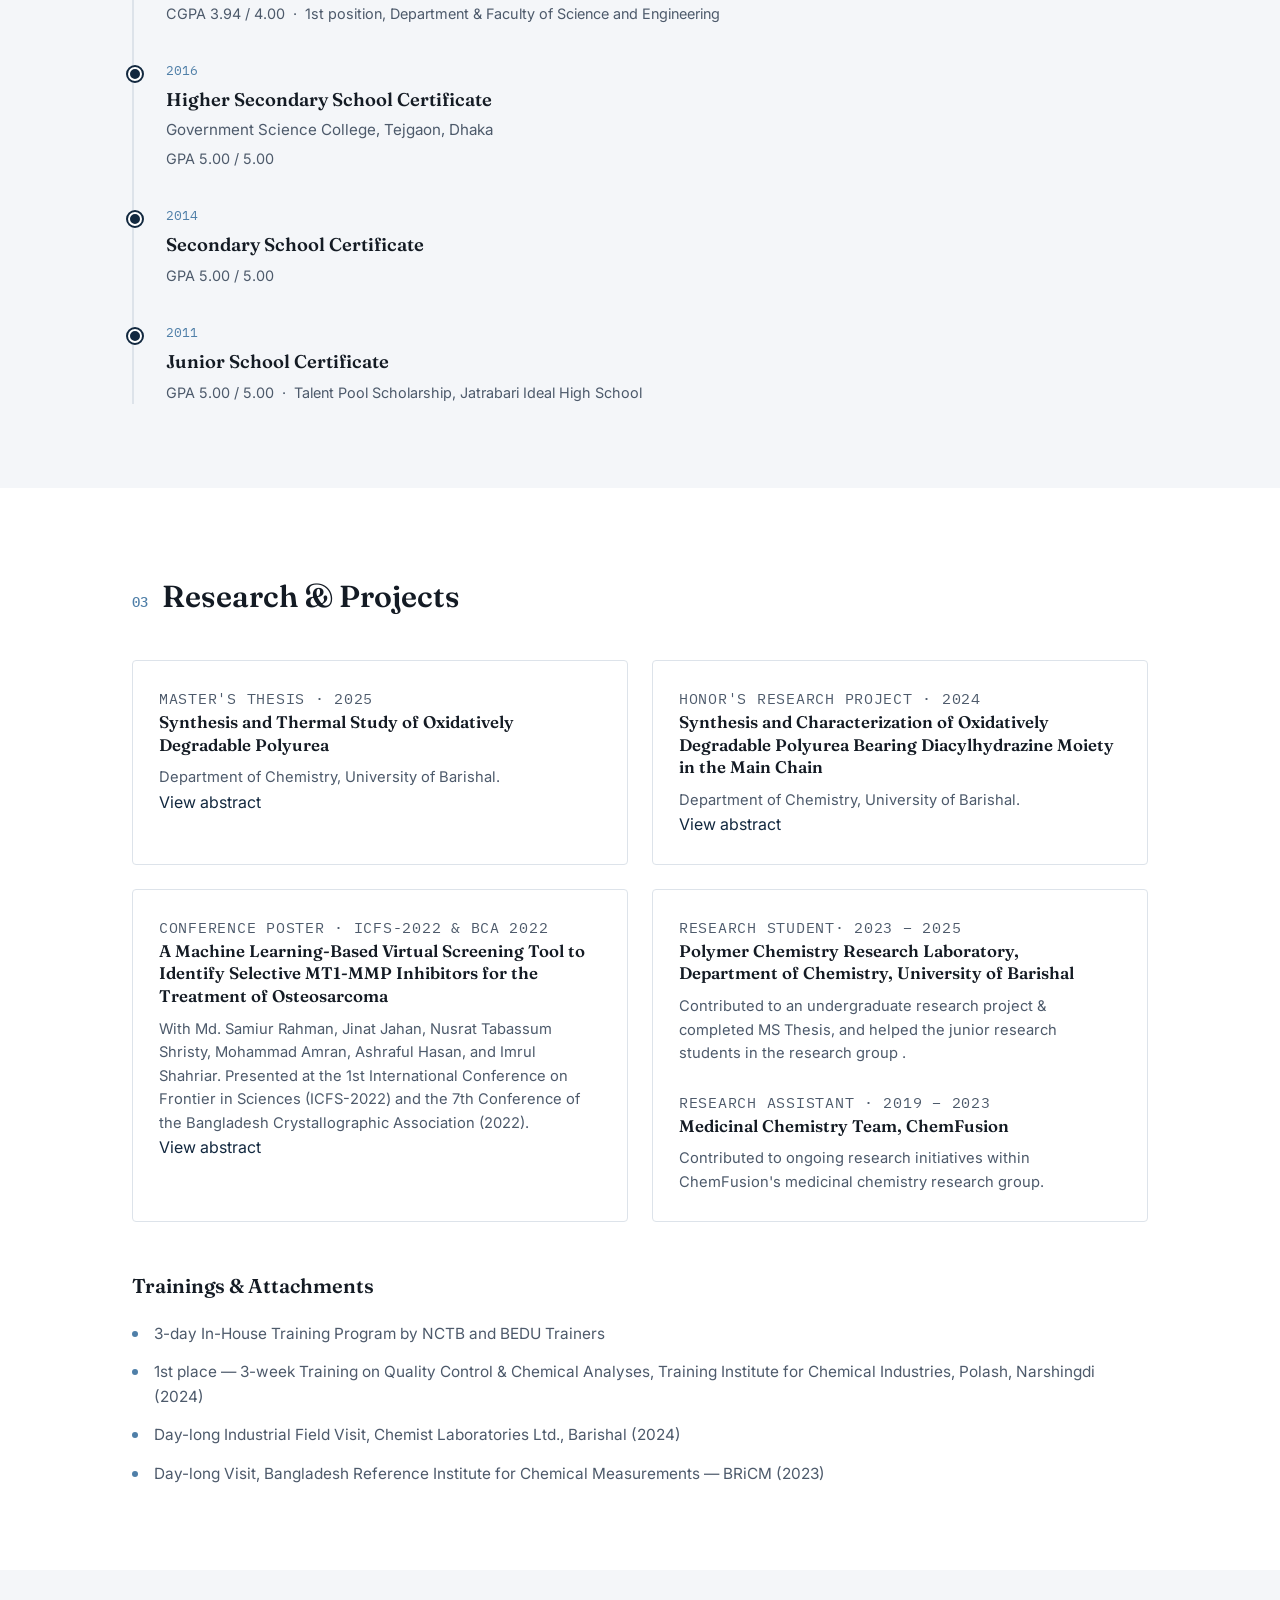
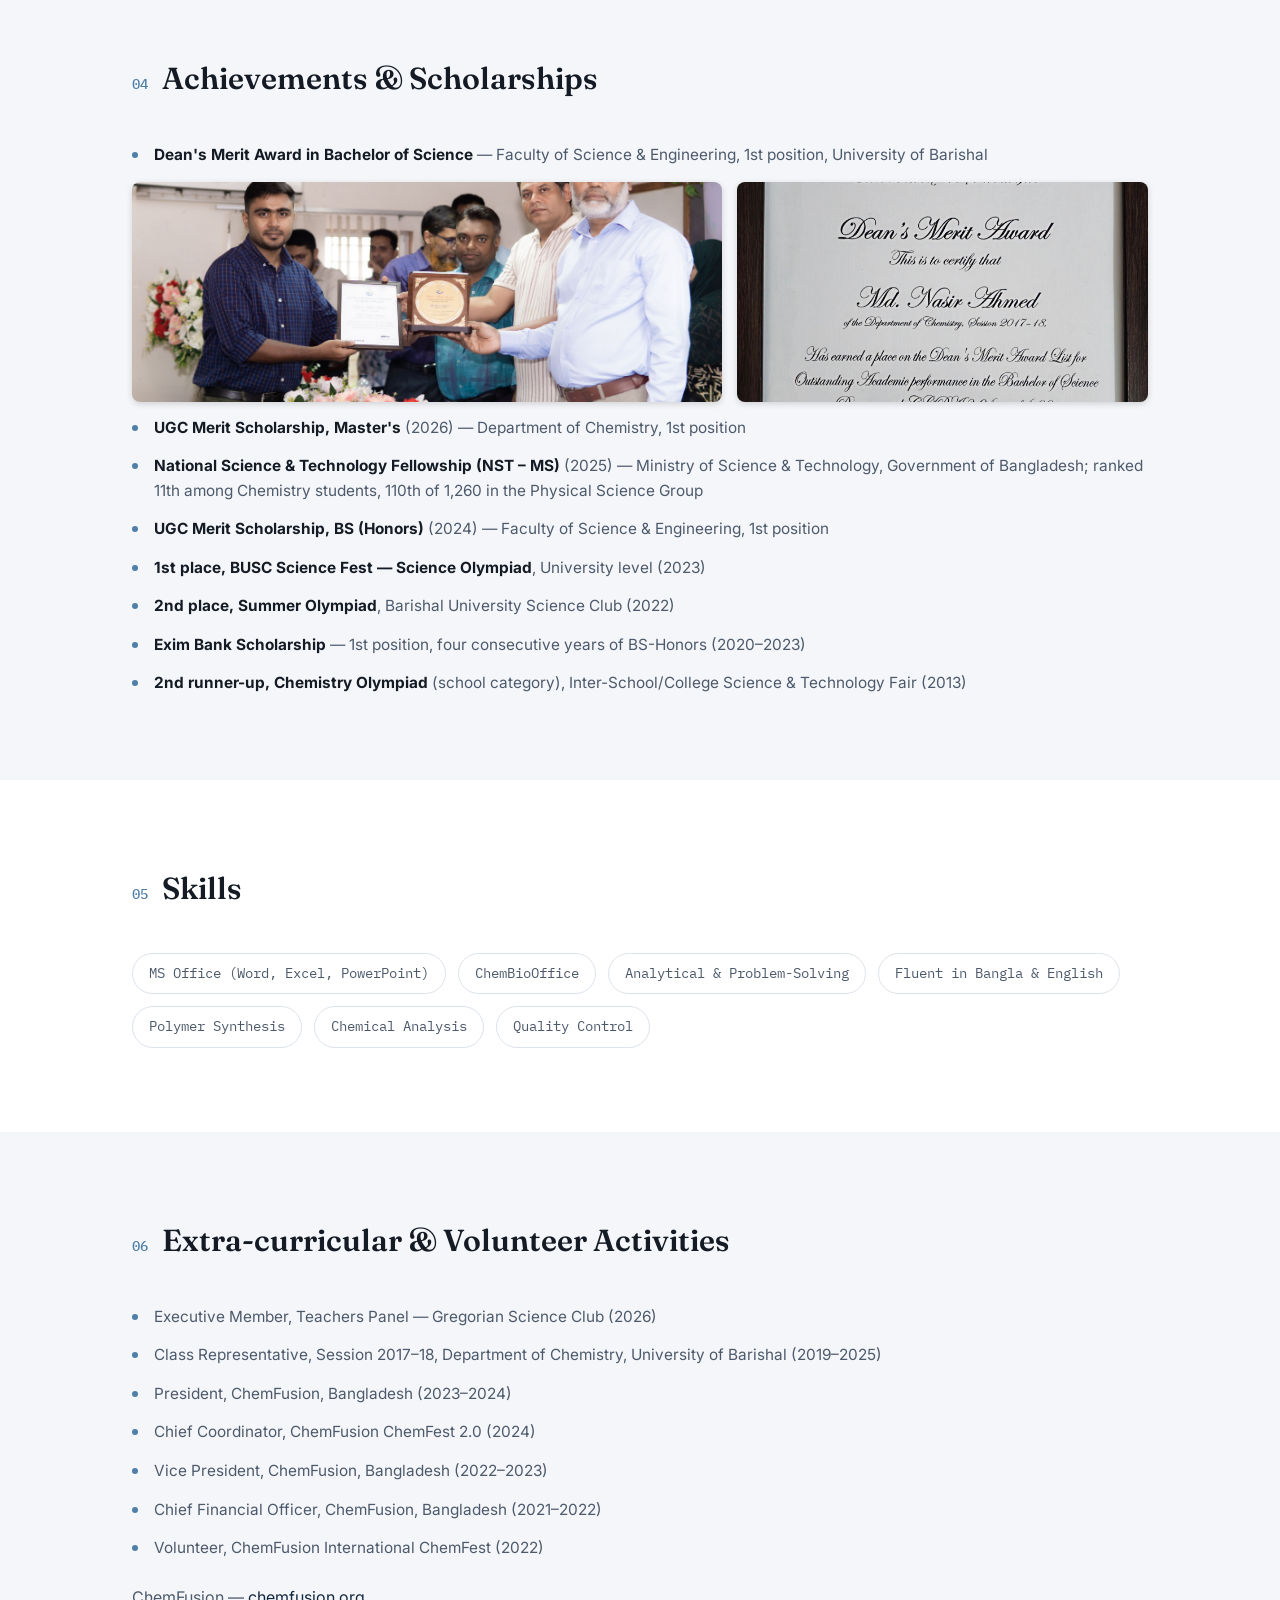
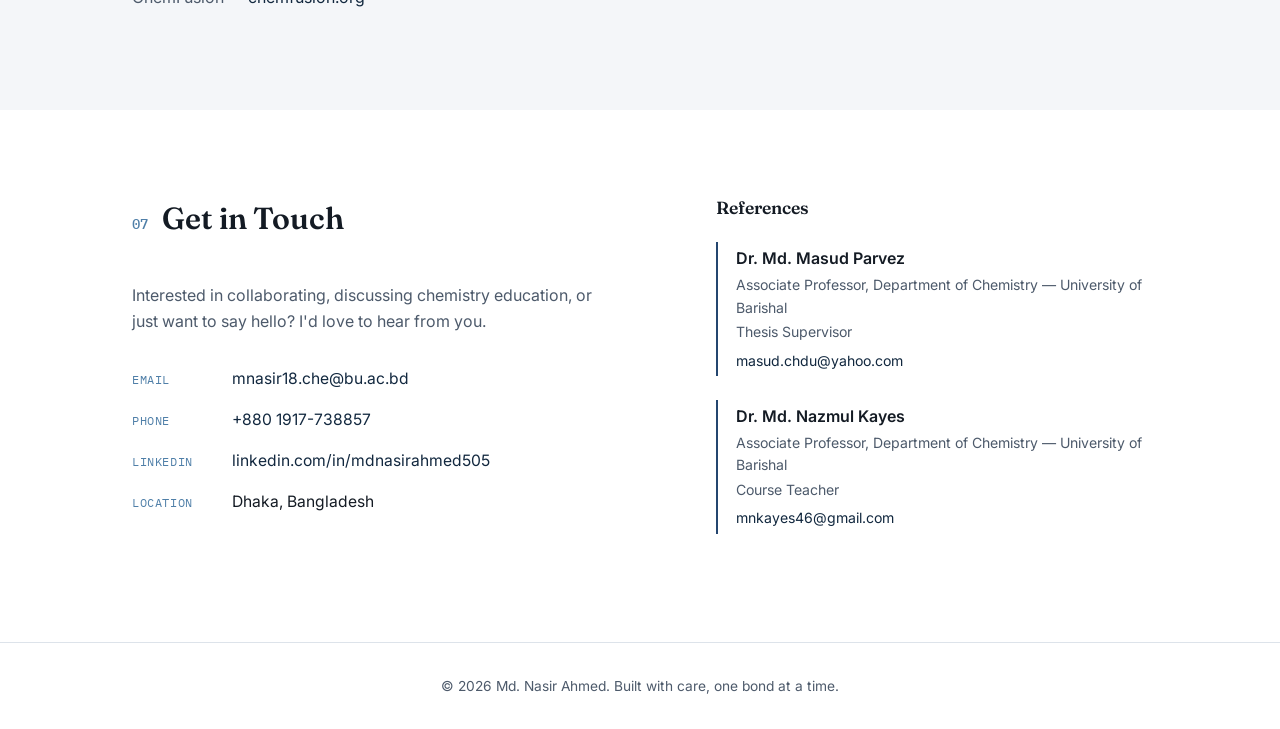
==== commit 4b23d32e: "Update index.html" ====
--- a/index.html
+++ b/index.html
@@ -232,12 +232,6 @@
     <img src="images/Dean's Award Recieving.jpg" alt="Dean's Award Recieving">
   </div>
 
-  <div class="gallery-item">
-    <img src="images/With crest.jpg" alt="Dean's Merit Award Crest">
-  </div>
-  <div class="gallery-item">
-    <img src="images/With certificate.jpg" alt="Dean's Merit Award Certificate">
-  </div>
          <div class="gallery-item">
     <img src="images/Dean's Merit Award Certificate.jpg" alt="Dean's Merit Award Certificate">
   </div>
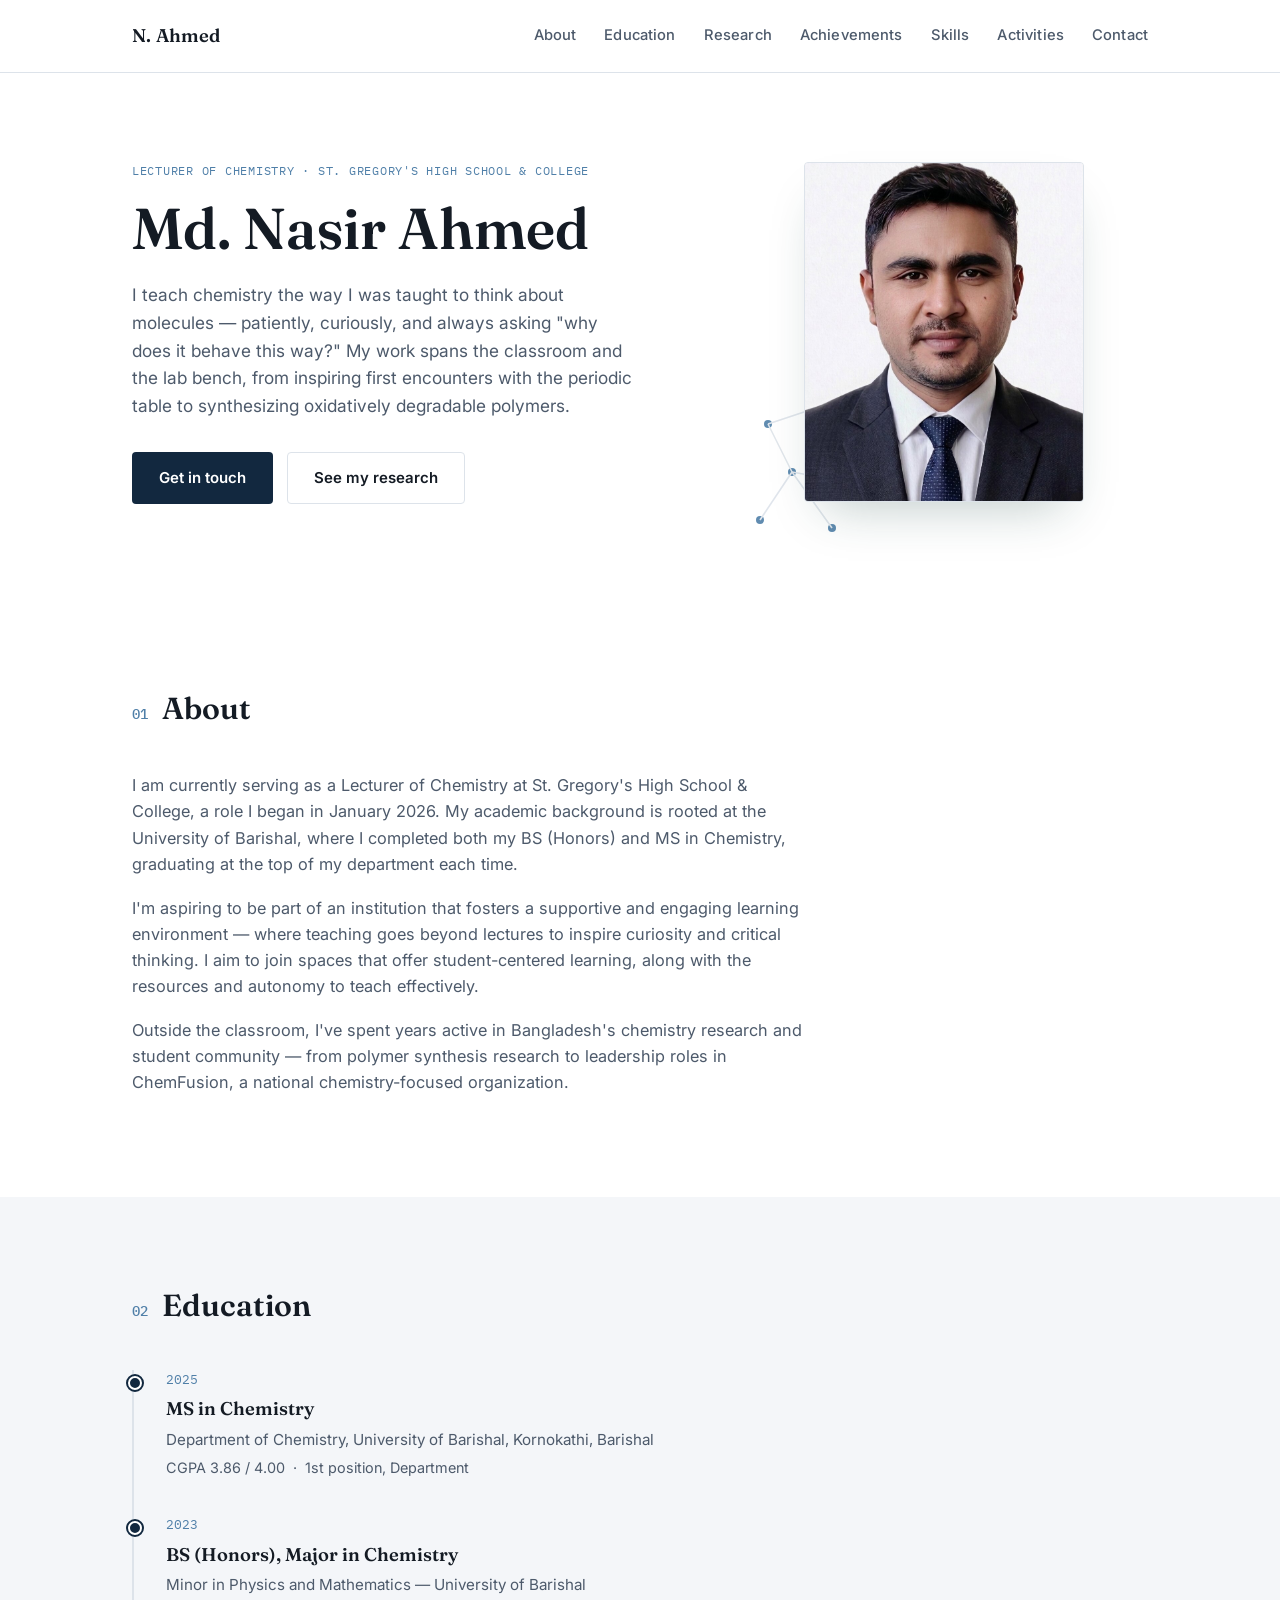
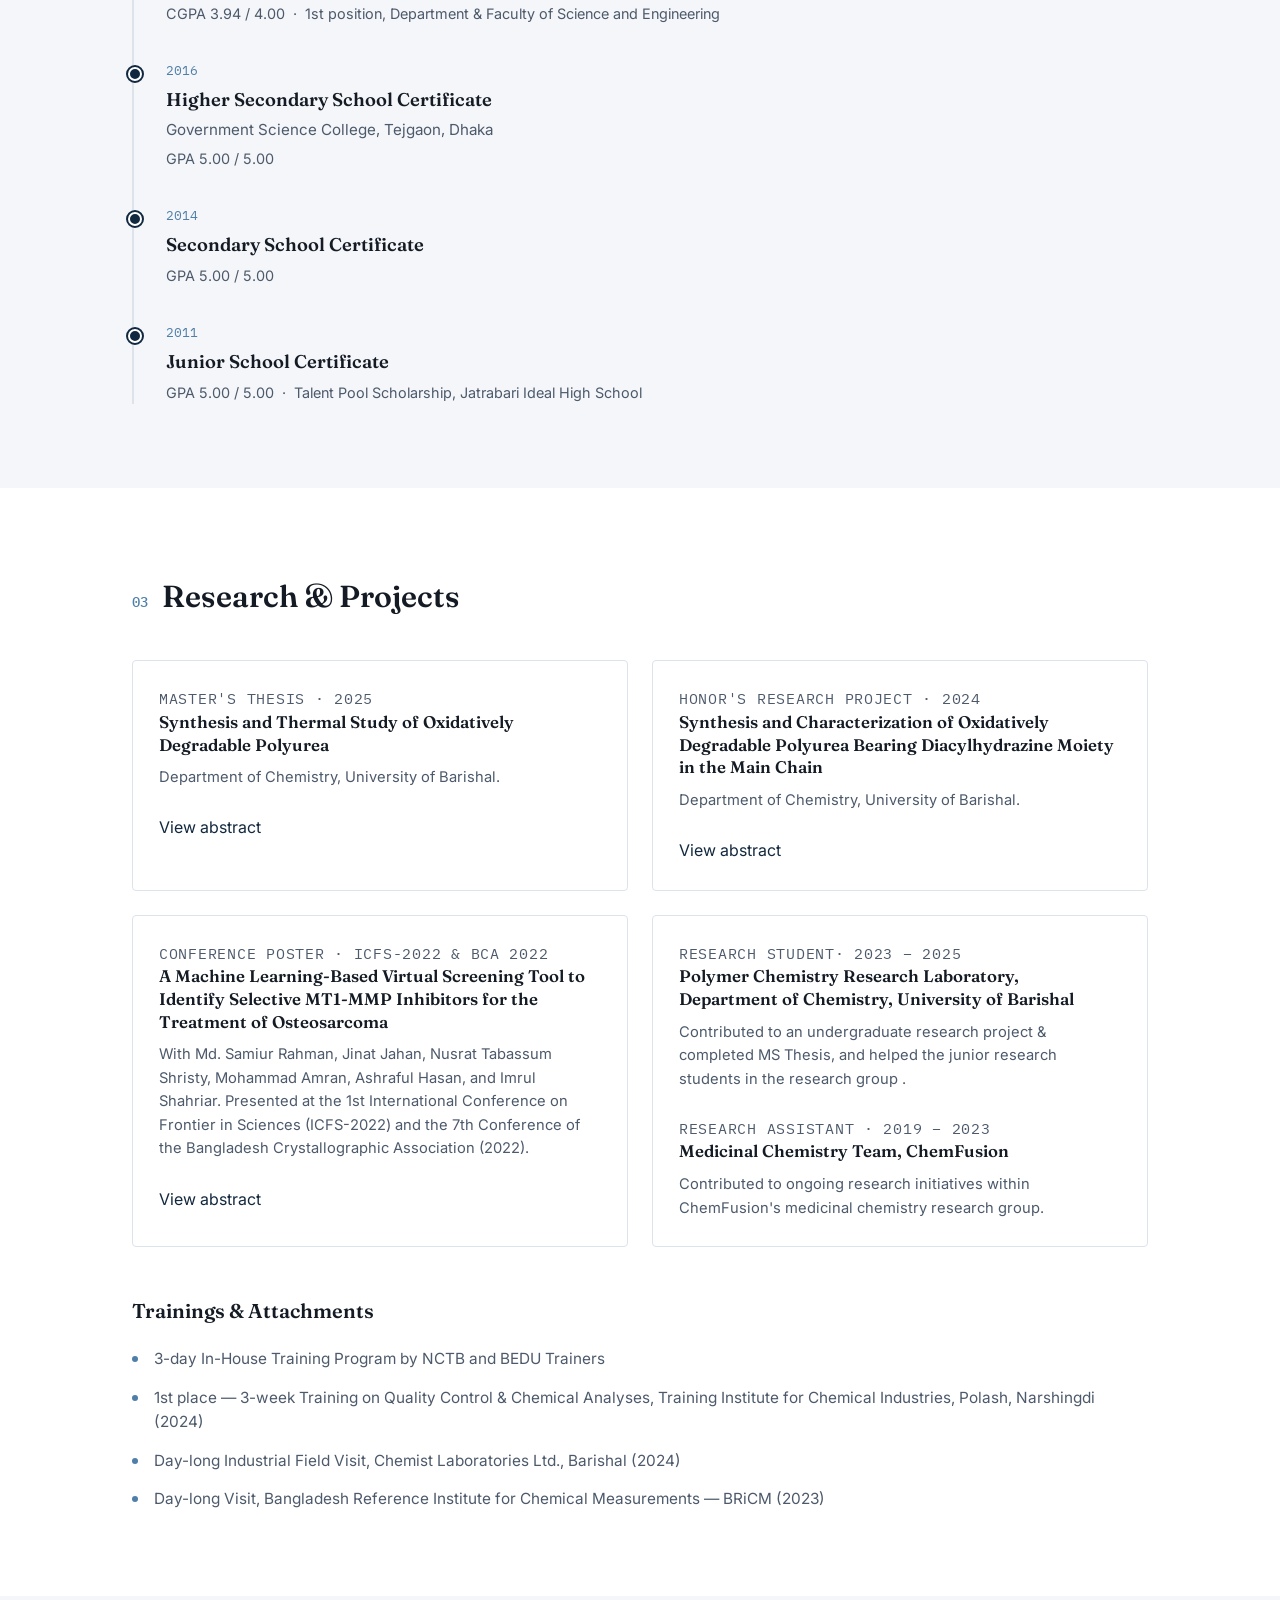
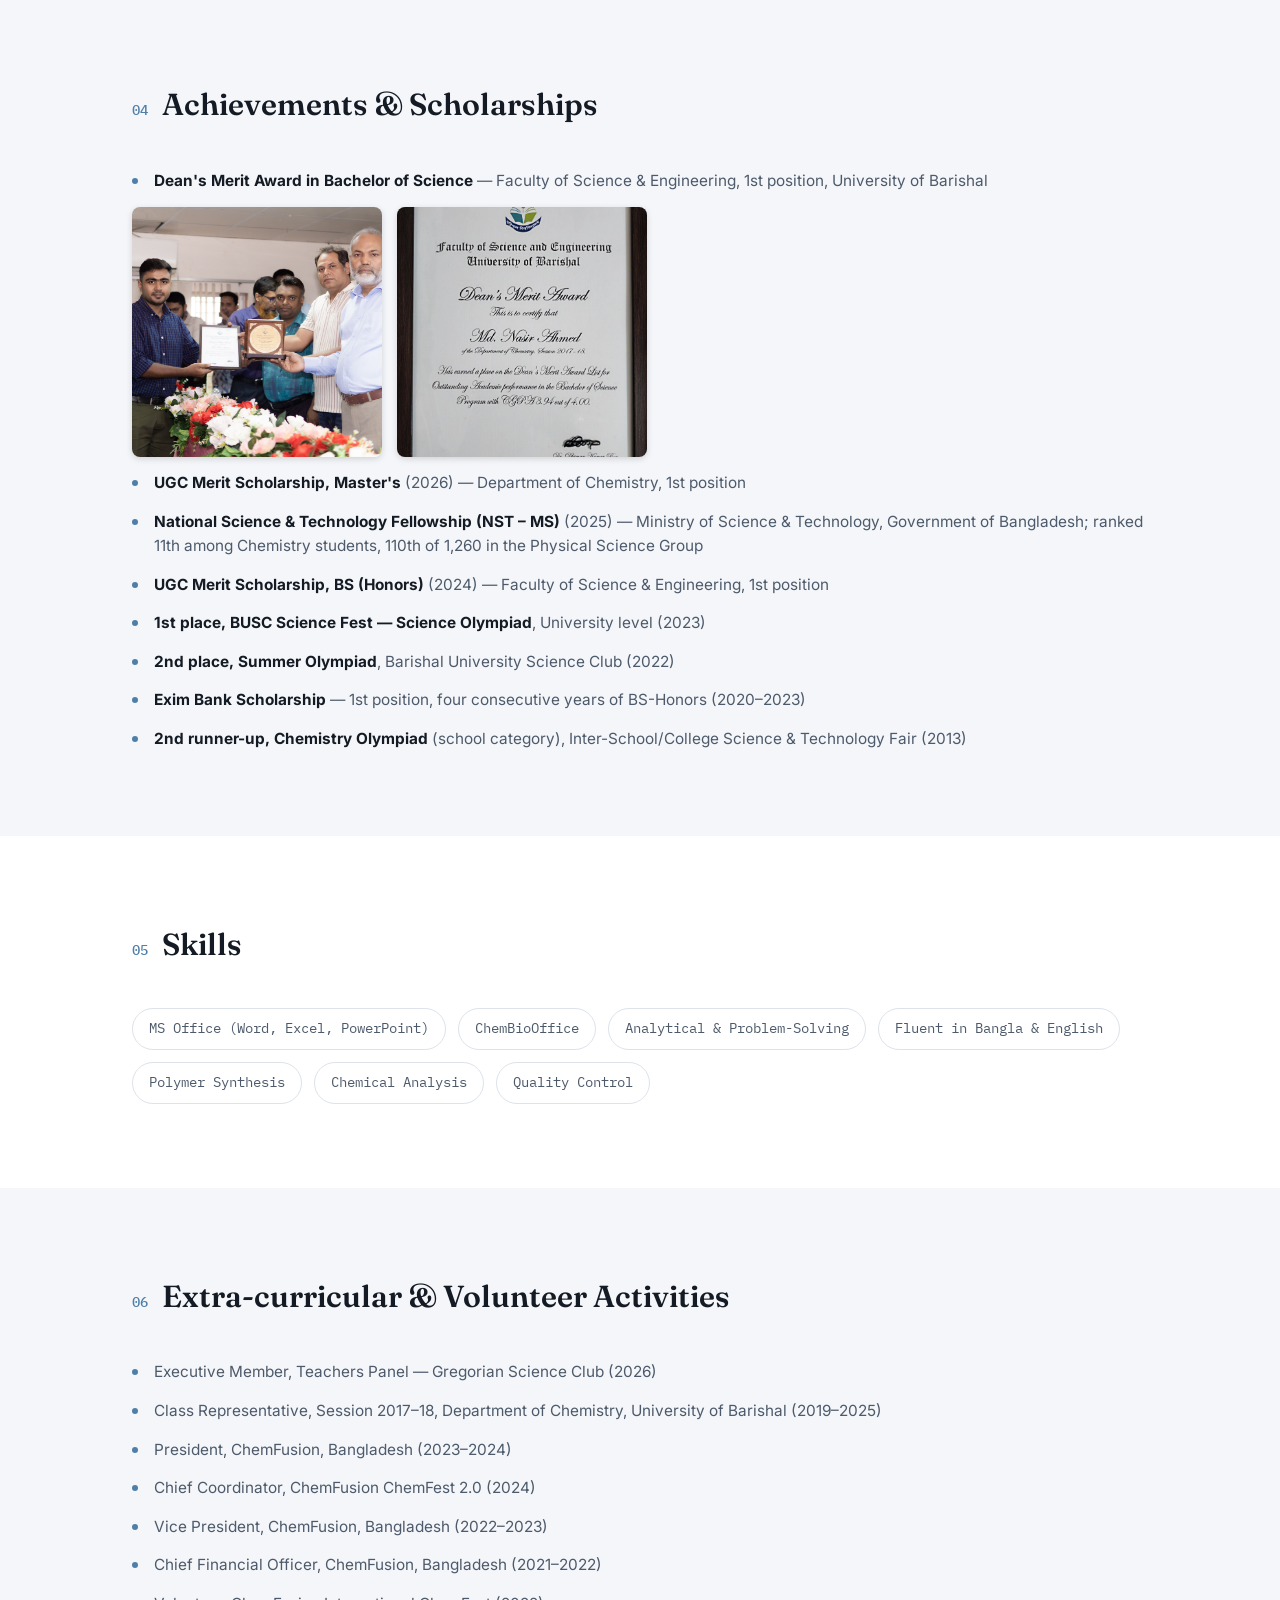
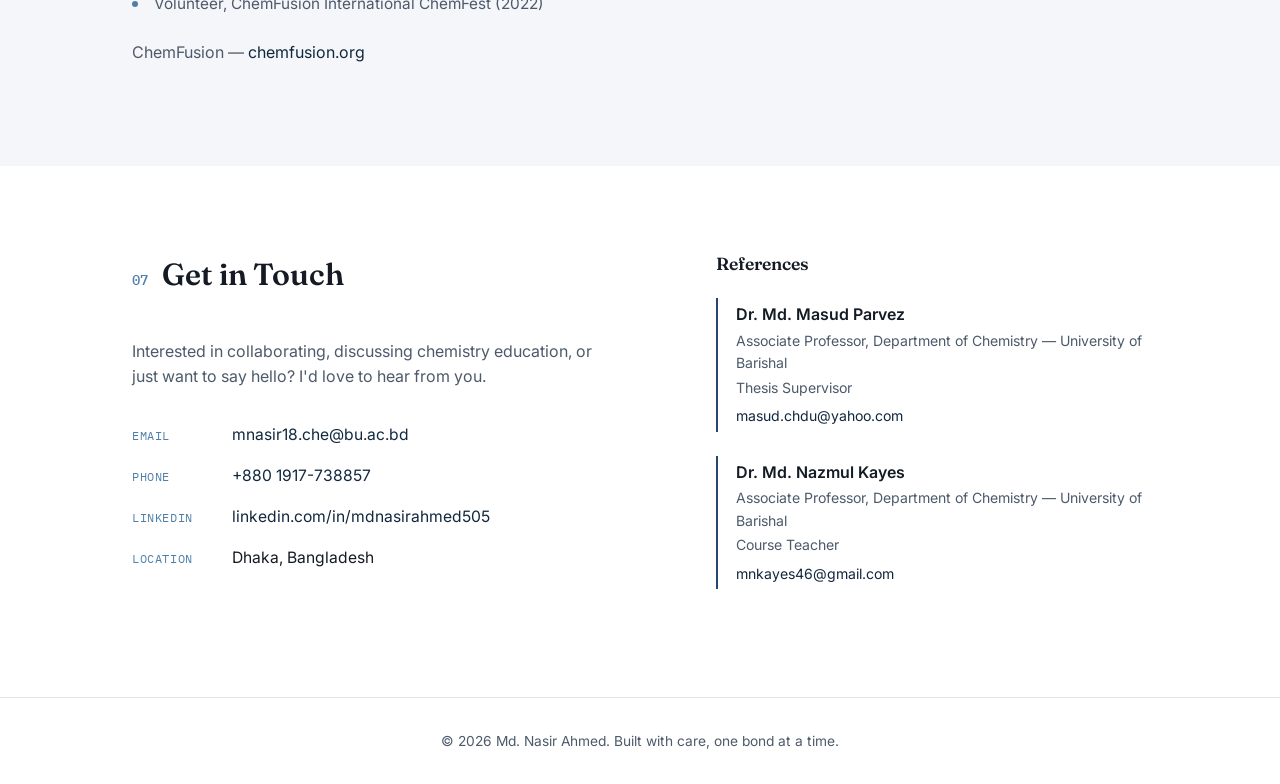
==== commit 9c6549e6: "Update index.html" ====
--- a/index.html
+++ b/index.html
@@ -172,6 +172,7 @@
         <p class="card-tag">Master's Thesis · 2025</p>
         <h3>Synthesis and Thermal Study of Oxidatively Degradable Polyurea</h3>
         <p>Department of Chemistry, University of Barishal.</p>
+         <br>
          <a href="/files/Thesis abstract.pdf" target="_blank" rel="noopener noreferrer">
     View abstract
   </a>
@@ -181,6 +182,7 @@
         <p class="card-tag">Honor's Research Project · 2024</p>
         <h3>Synthesis and Characterization of Oxidatively Degradable Polyurea Bearing Diacylhydrazine Moiety in the Main Chain</h3>
         <p>Department of Chemistry, University of Barishal.</p>
+         <br>
         <a href="/files/Undergraduate project abstract.pdf" target="_blank" rel="noopener noreferrer">
     View abstract
   </a>
@@ -193,6 +195,7 @@
            Ashraful Hasan, and Imrul Shahriar. Presented at the 1st International
            Conference on Frontier in Sciences (ICFS-2022) and the 7th Conference of
            the Bangladesh Crystallographic Association (2022).</p>
+         <br>
          <a href="/files/MMP-14 project abstract.pdf" target="_blank" rel="noopener noreferrer">
     View abstract
   </a>
--- a/style.css
+++ b/style.css
@@ -399,8 +399,9 @@
 }
 
 .gallery-item {
-  flex-grow: 1;
-  height: 220px;
+  flex: 0 0 auto;       /* don't grow or shrink — keep a fixed size */
+  width: 250px;         /* standard width for every image */
+  height: 250px;        /* standard height for every image */
   border-radius: 8px;
   overflow: hidden;
   box-shadow: 0 2px 6px rgba(0,0,0,0.15);
@@ -409,7 +410,7 @@
 .gallery-item img {
   height: 100%;
   width: 100%;
-  object-fit: cover;   /* needed since flex-grow stretches the box wider than the image's natural ratio */
+  object-fit: cover;    /* crops to fill the fixed box, keeping aspect consistent */
   display: block;
 }
 
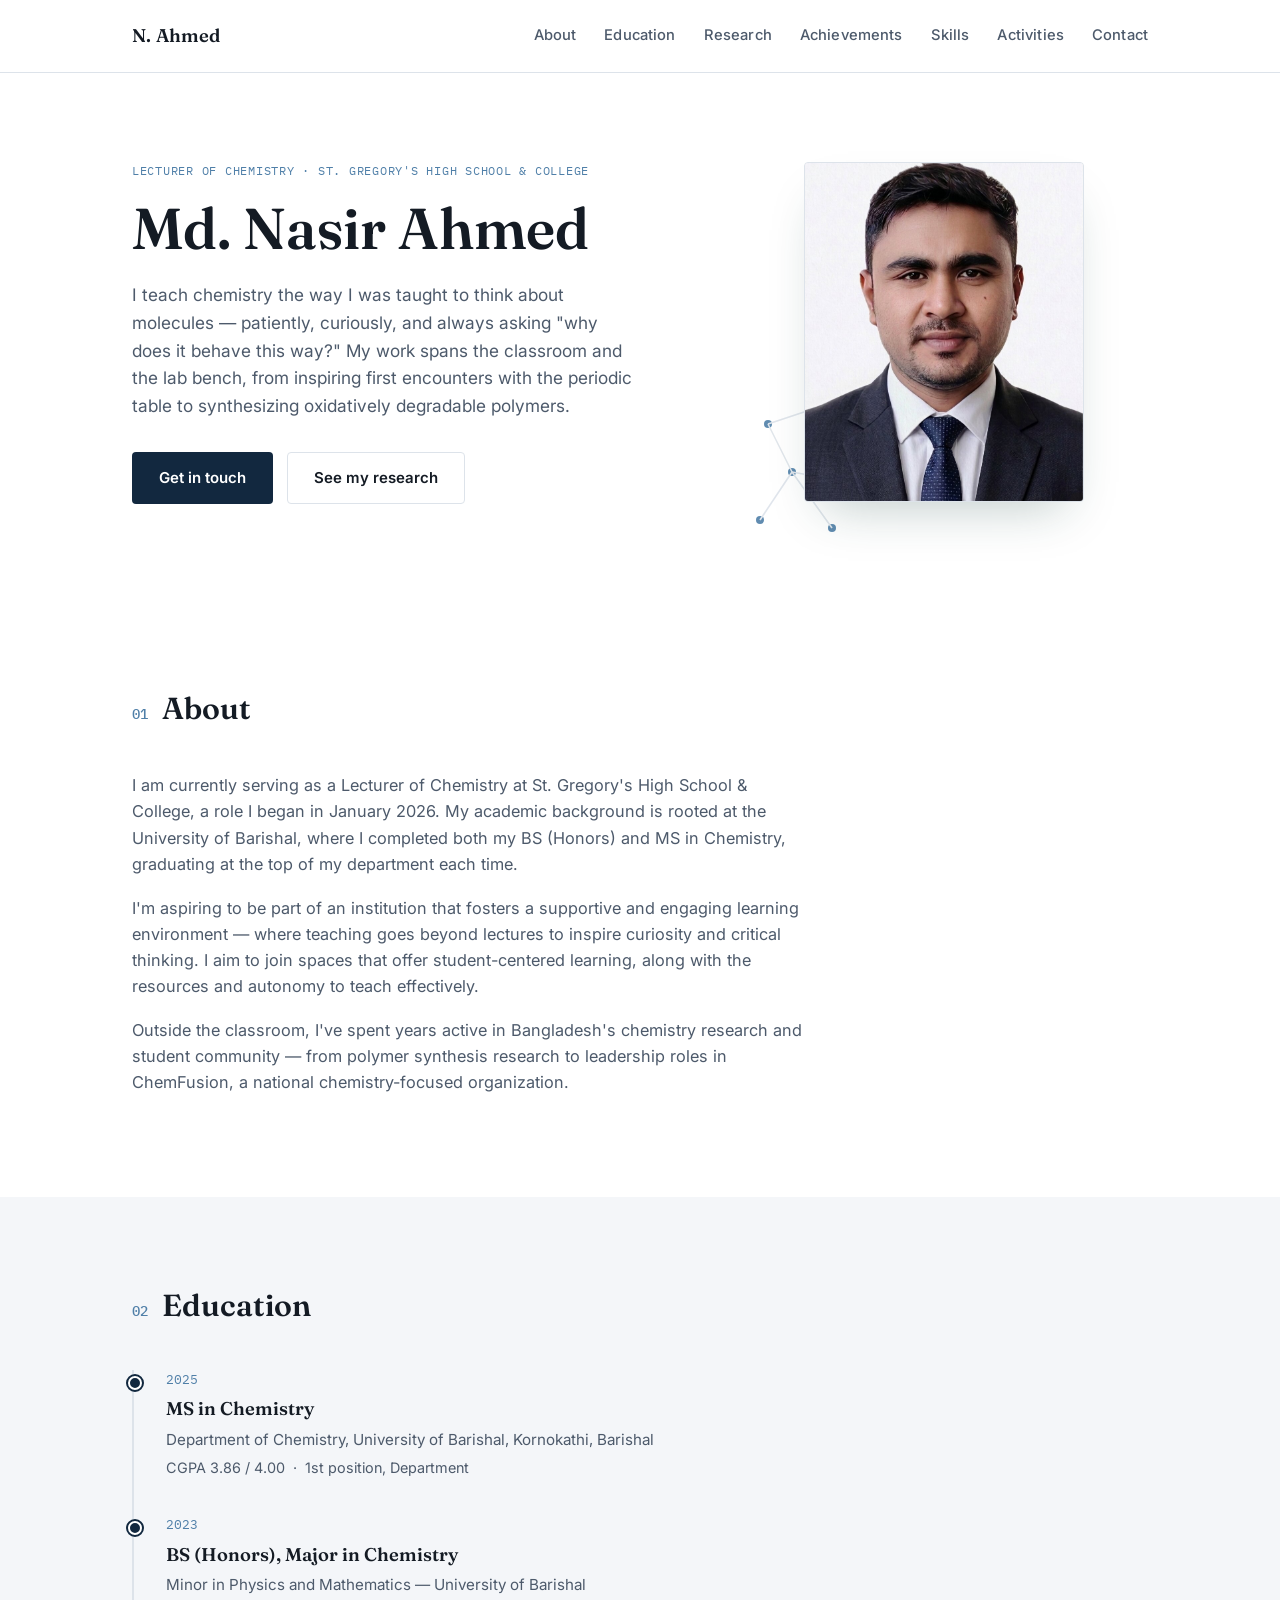
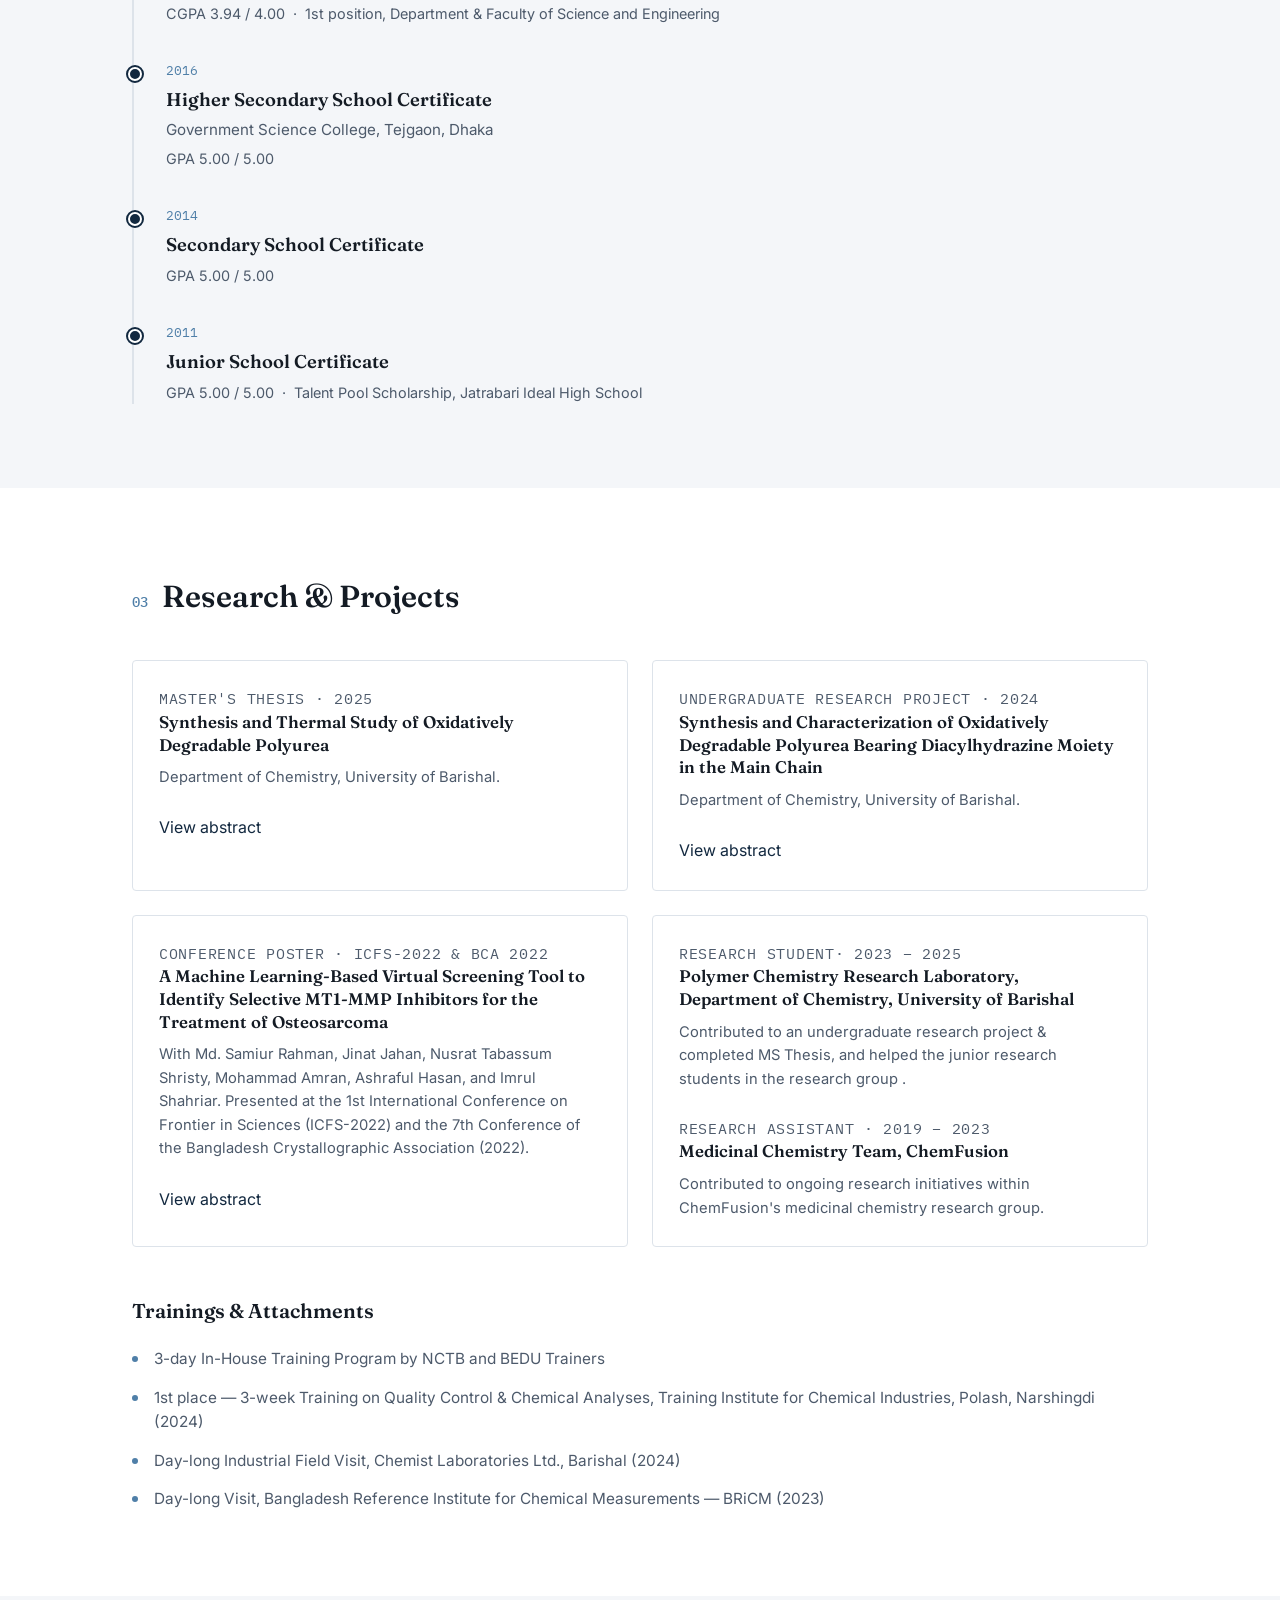
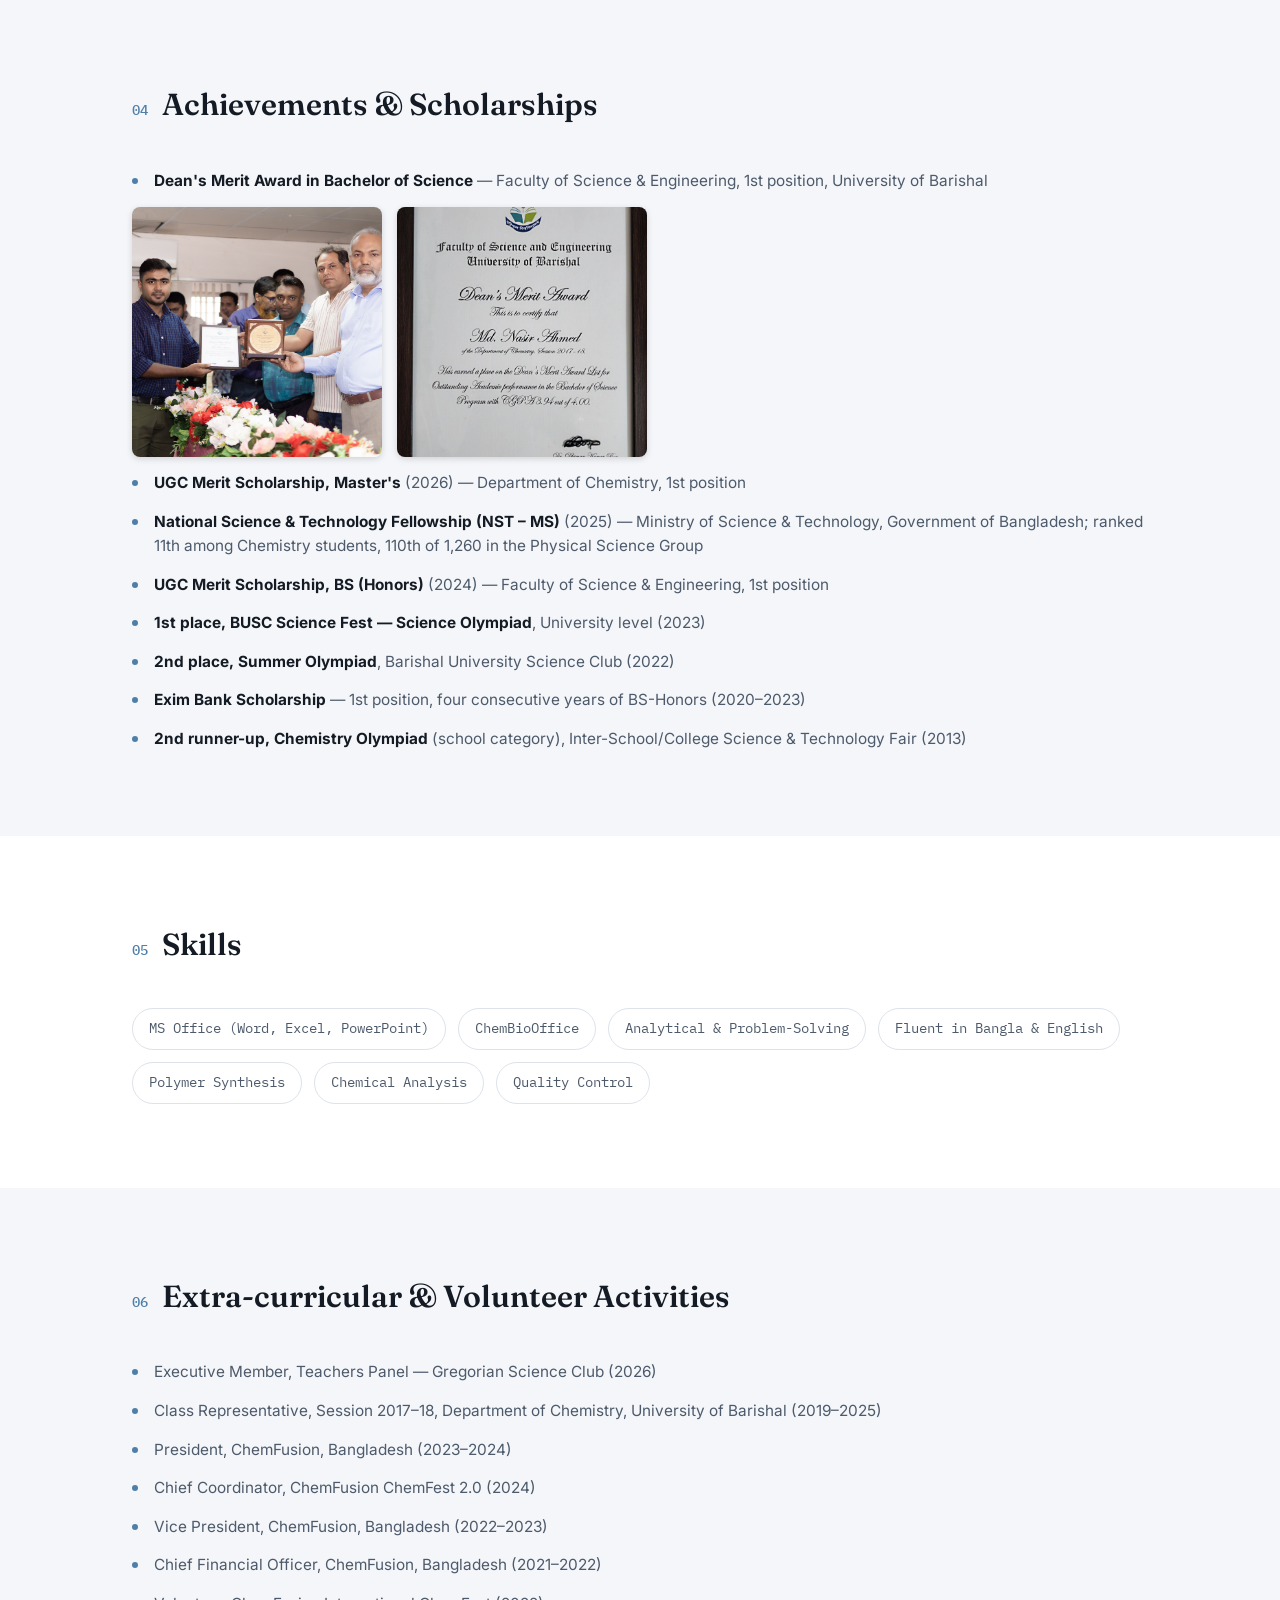
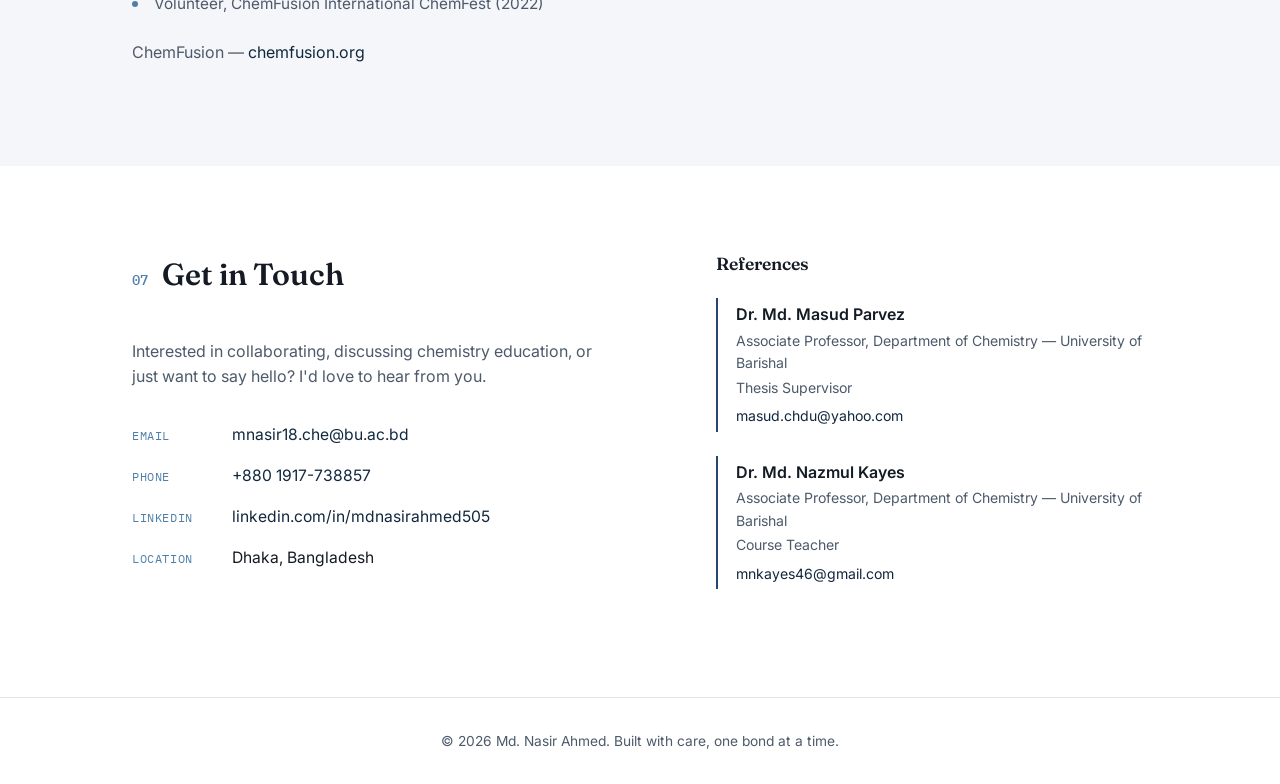
==== commit dd80e43e: "Update index.html" ====
--- a/index.html
+++ b/index.html
@@ -179,7 +179,7 @@
       </article>
 
       <article class="card">
-        <p class="card-tag">Honor's Research Project · 2024</p>
+        <p class="card-tag">Undergraduate Research Project · 2024</p>
         <h3>Synthesis and Characterization of Oxidatively Degradable Polyurea Bearing Diacylhydrazine Moiety in the Main Chain</h3>
         <p>Department of Chemistry, University of Barishal.</p>
          <br>
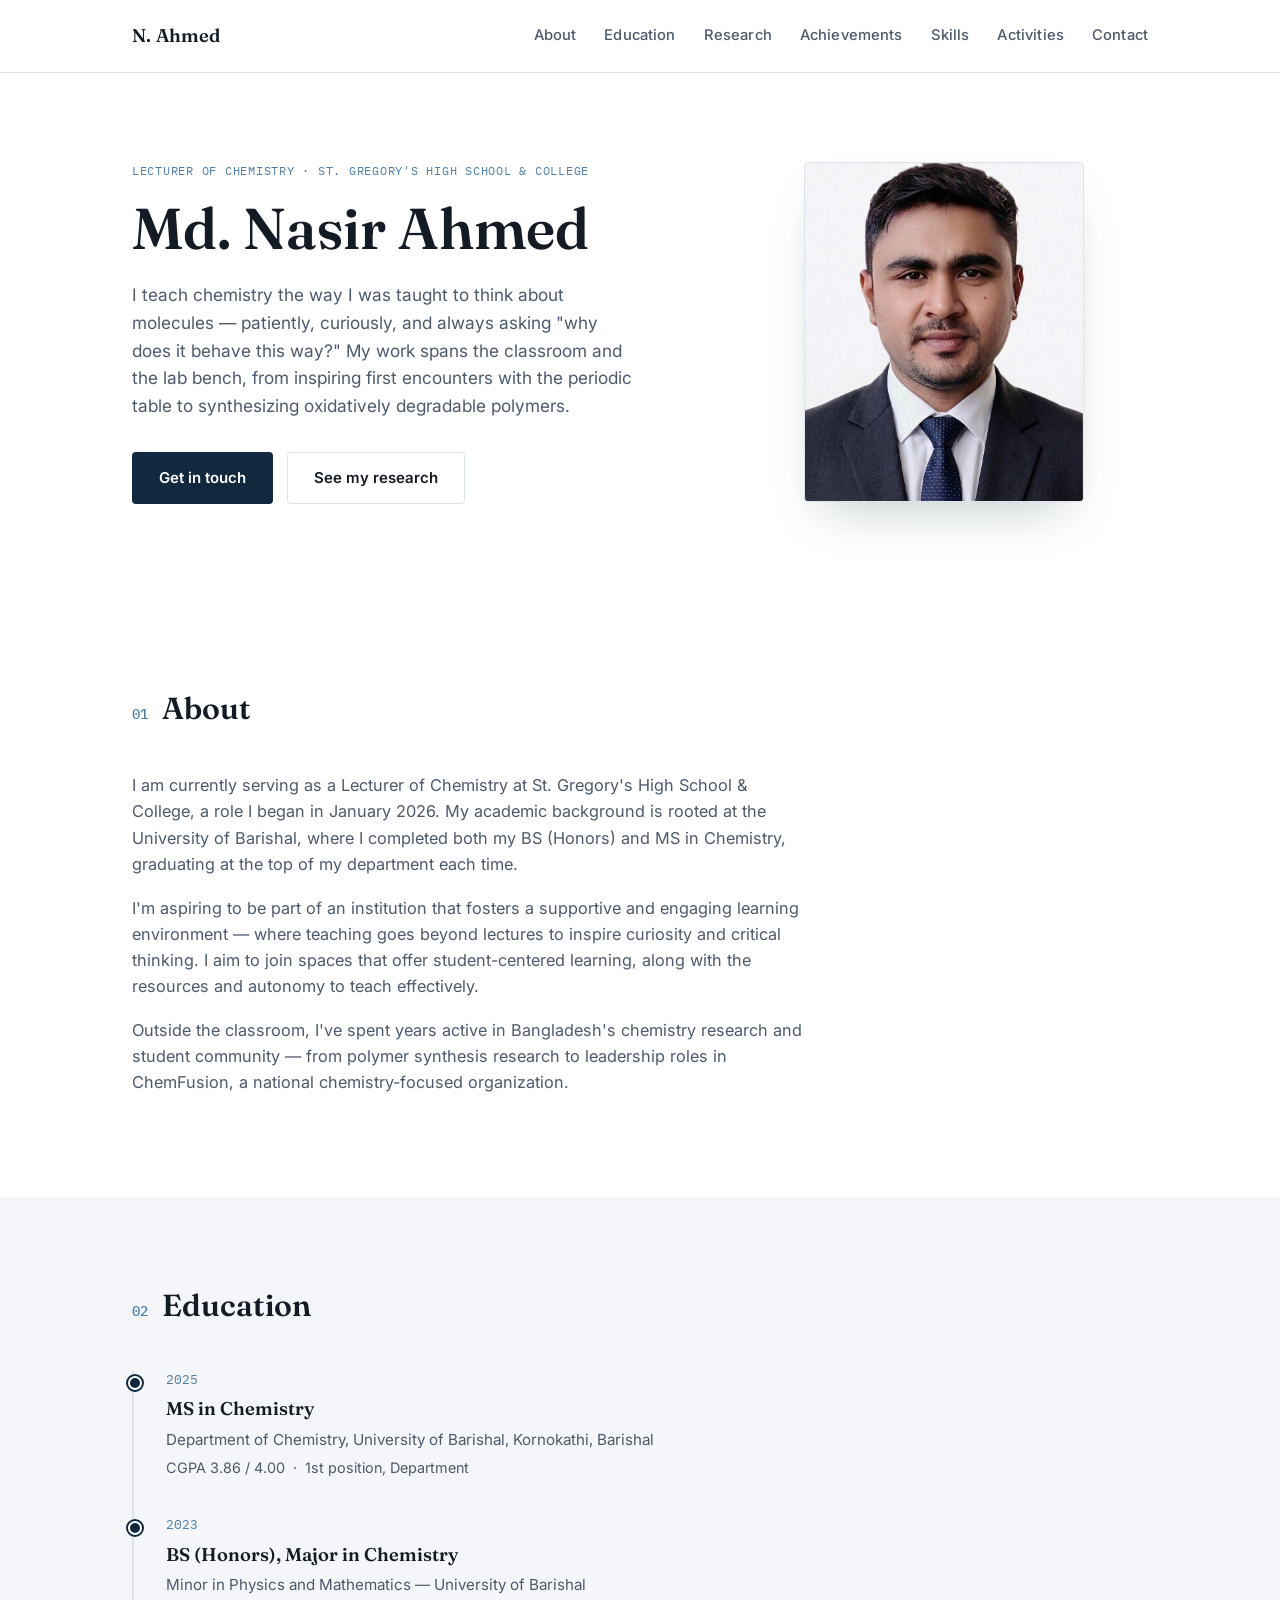
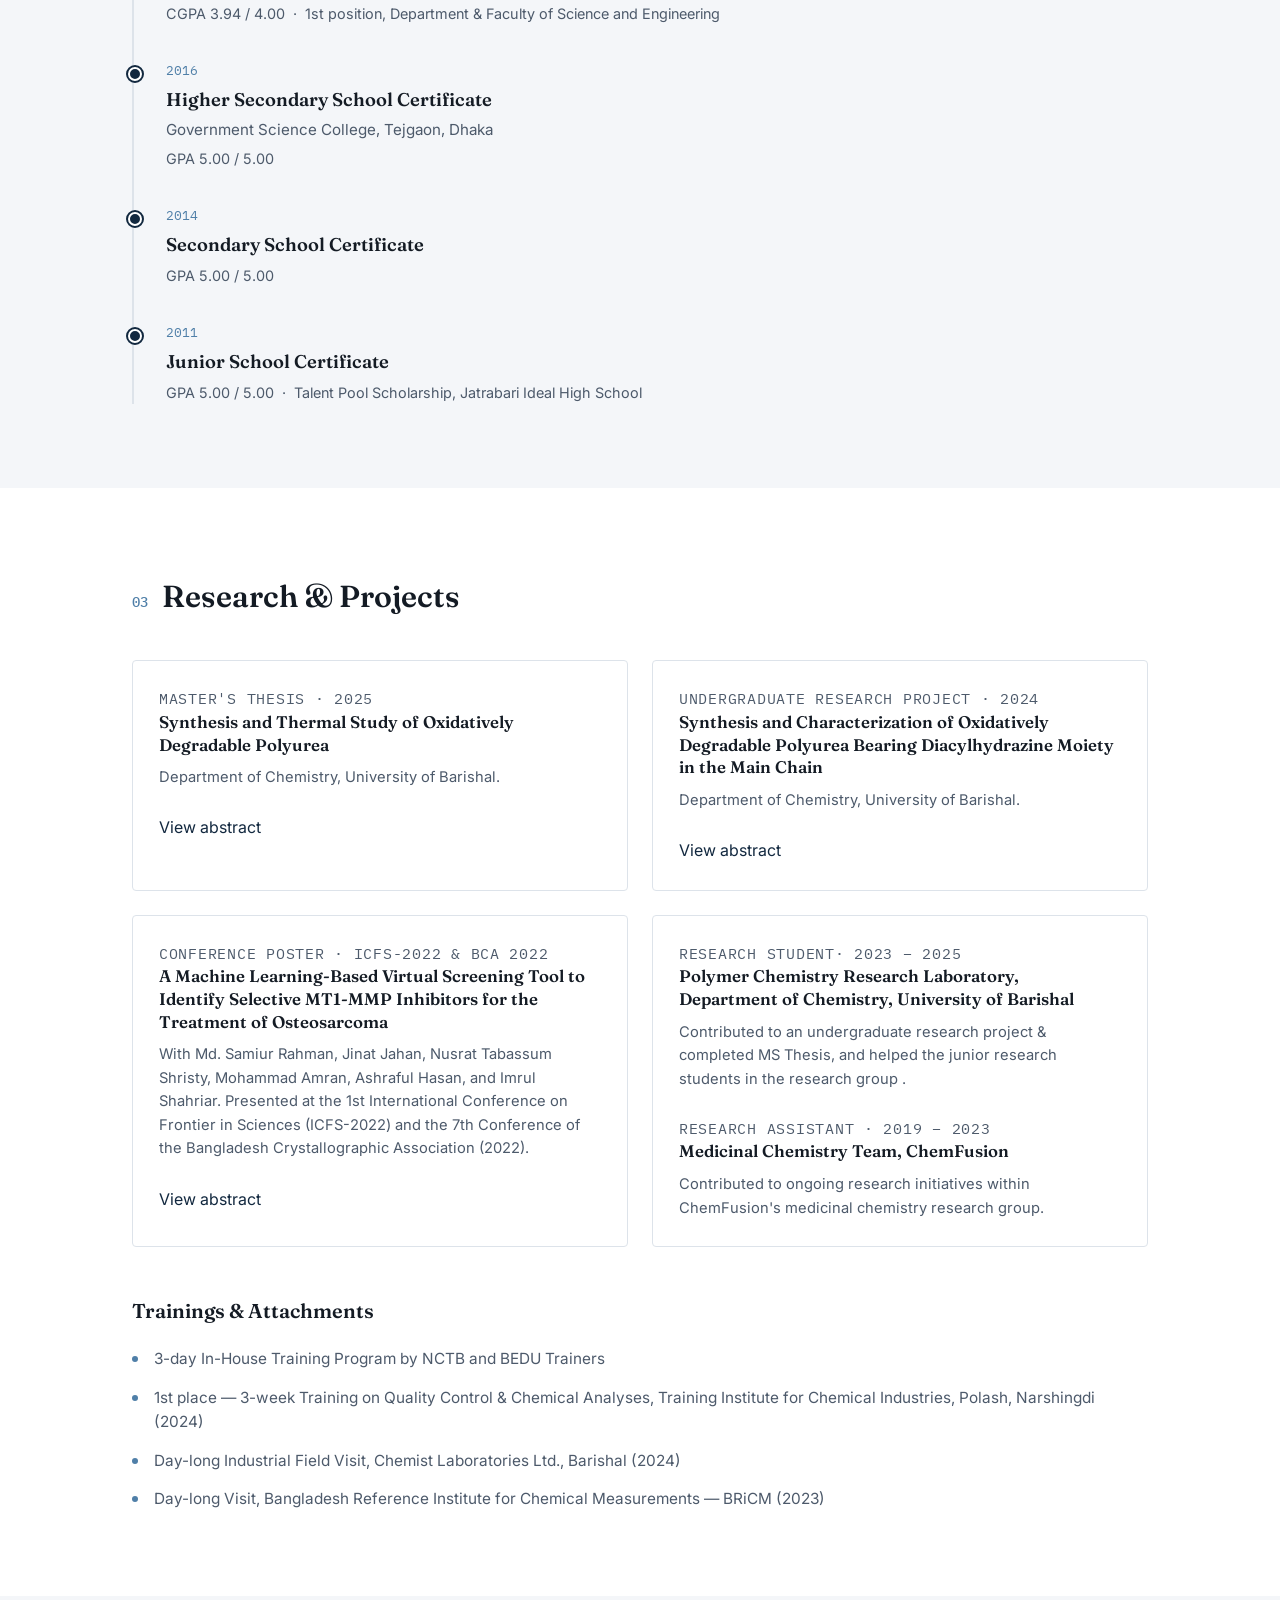
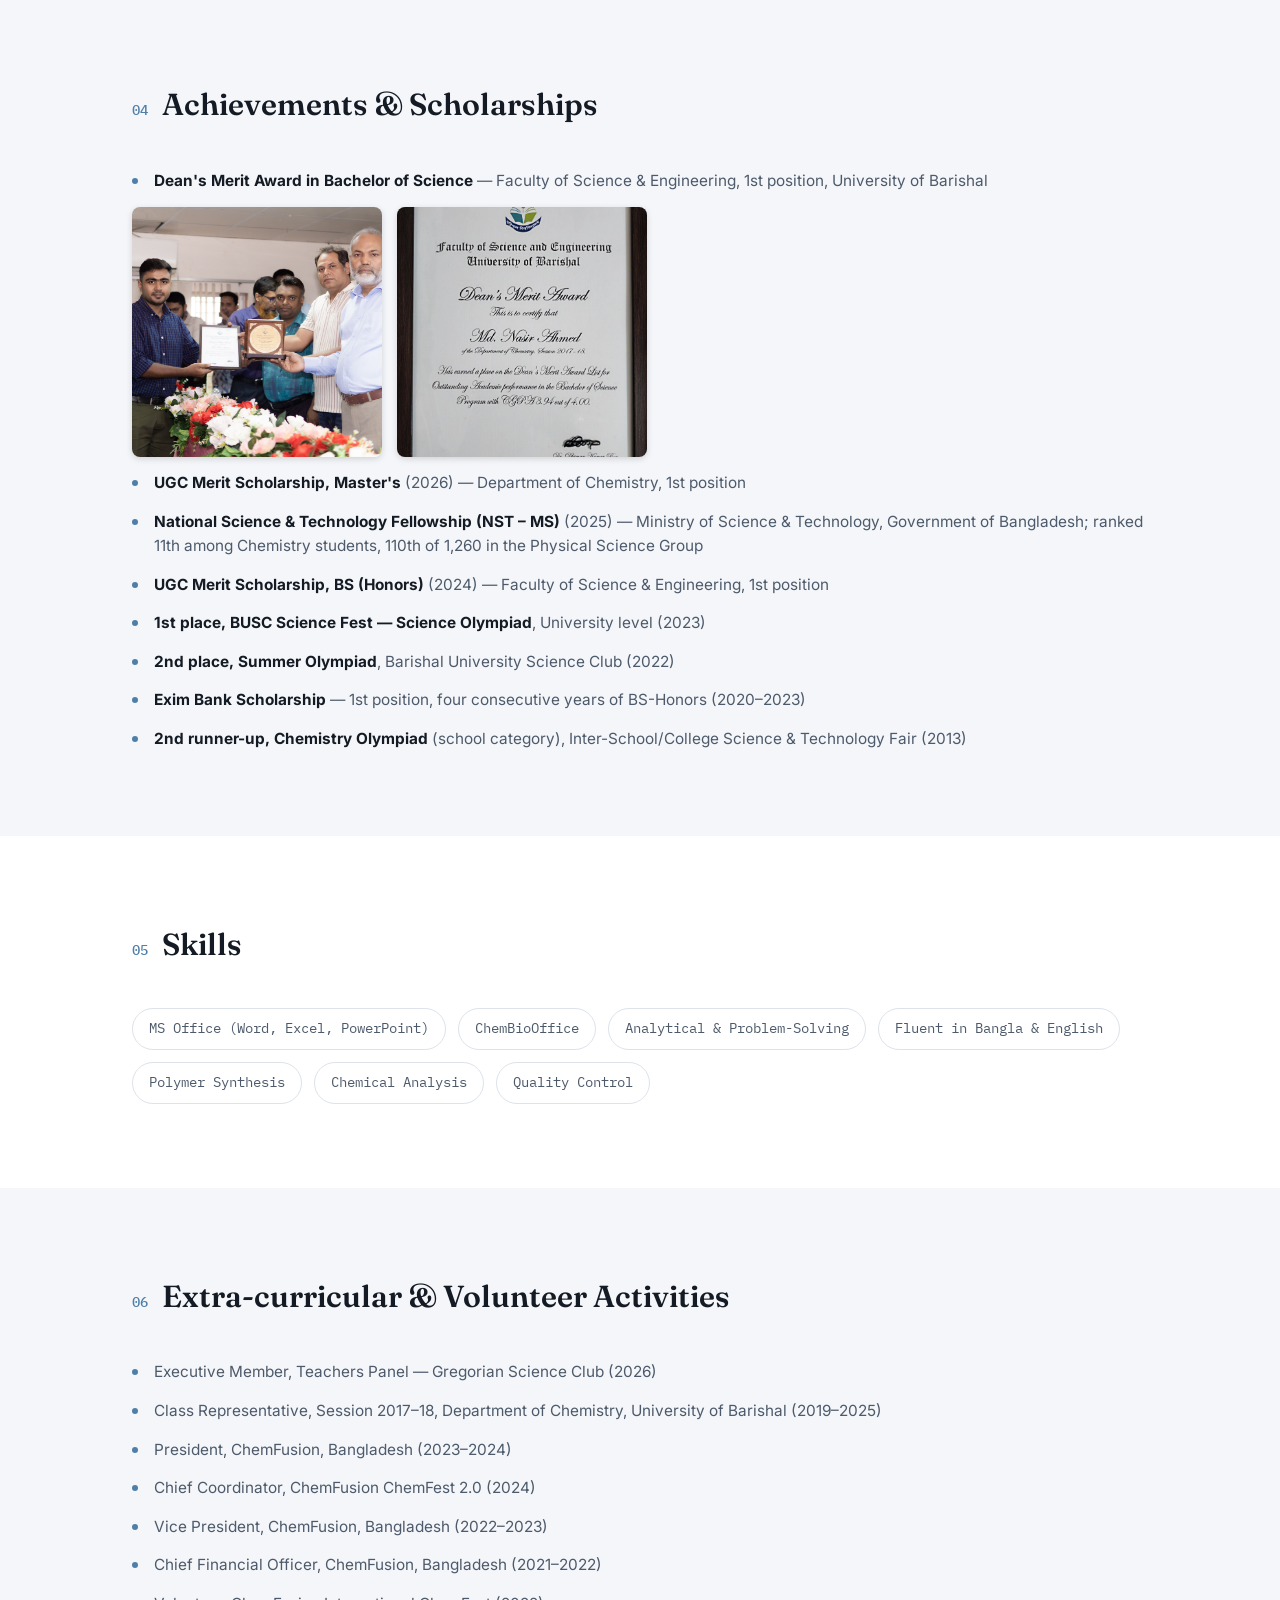
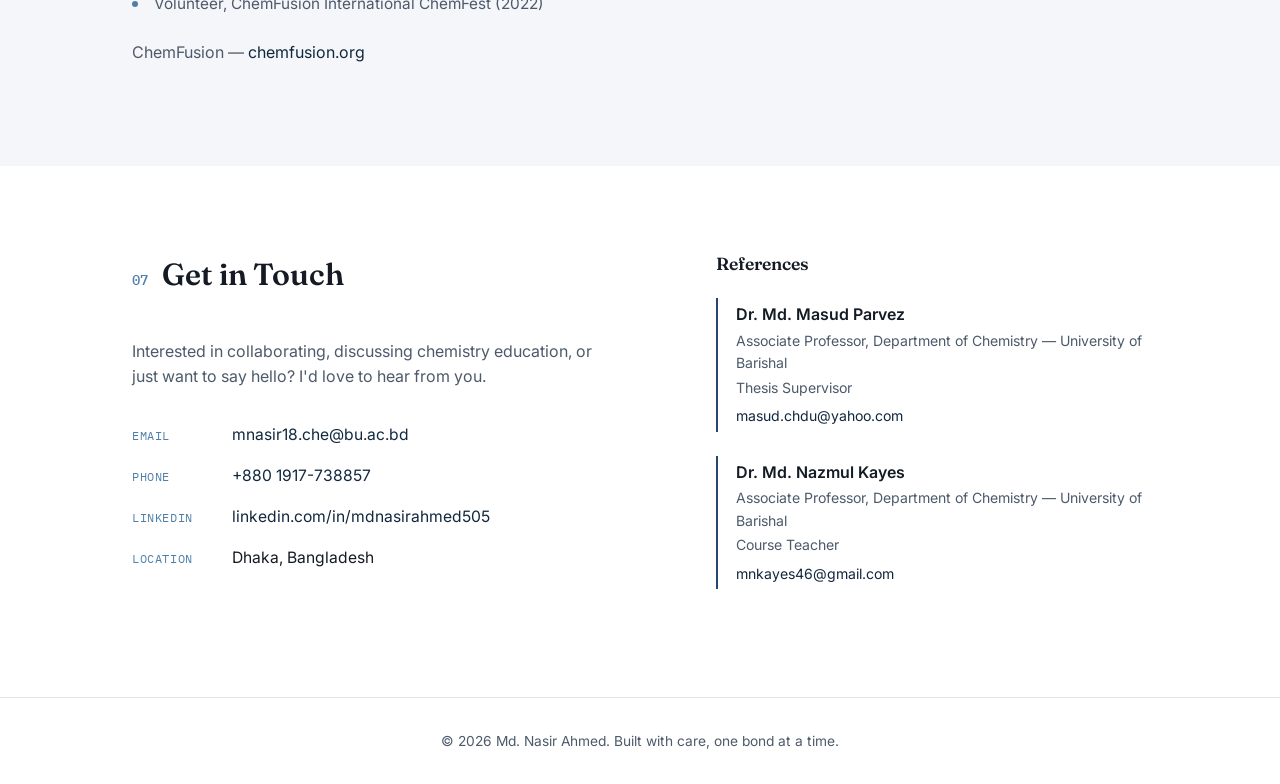
==== commit bb0d89e7: "Update index.html" ====
--- a/index.html
+++ b/index.html
@@ -64,21 +64,7 @@
           <span>Add your photo<br>images/profile.jpg</span>
         </div>
       </div>
-      <svg class="bond-motif" viewBox="0 0 200 200" aria-hidden="true">
-        <circle cx="30" cy="40" r="5"></circle>
-        <circle cx="90" cy="20" r="5"></circle>
-        <circle cx="150" cy="55" r="5"></circle>
-        <circle cx="60" cy="100" r="5"></circle>
-        <circle cx="170" cy="120" r="5"></circle>
-        <circle cx="20" cy="160" r="5"></circle>
-        <circle cx="110" cy="170" r="5"></circle>
-        <line x1="30" y1="40" x2="90" y2="20"></line>
-        <line x1="90" y1="20" x2="150" y2="55"></line>
-        <line x1="30" y1="40" x2="60" y2="100"></line>
-        <line x1="60" y1="100" x2="170" y2="120"></line>
-        <line x1="60" y1="100" x2="20" y2="160"></line>
-        <line x1="60" y1="100" x2="110" y2="170"></line>
-      </svg>
+      
     </div>
   </div>
 </section>
--- a/style.css
+++ b/style.css
@@ -178,17 +178,6 @@
   background: var(--tint);
 }
 
-.bond-motif {
-  position: absolute;
-  width: 160px;
-  height: 160px;
-  bottom: -50px;
-  left: -60px;
-  z-index: -1;
-  opacity: 0.9;
-}
-.bond-motif circle { fill: var(--brass); }
-.bond-motif line { stroke: var(--line); stroke-width: 2; }
 
 /* ---------- Sections ---------- */
 .section { padding: 84px 0; }
